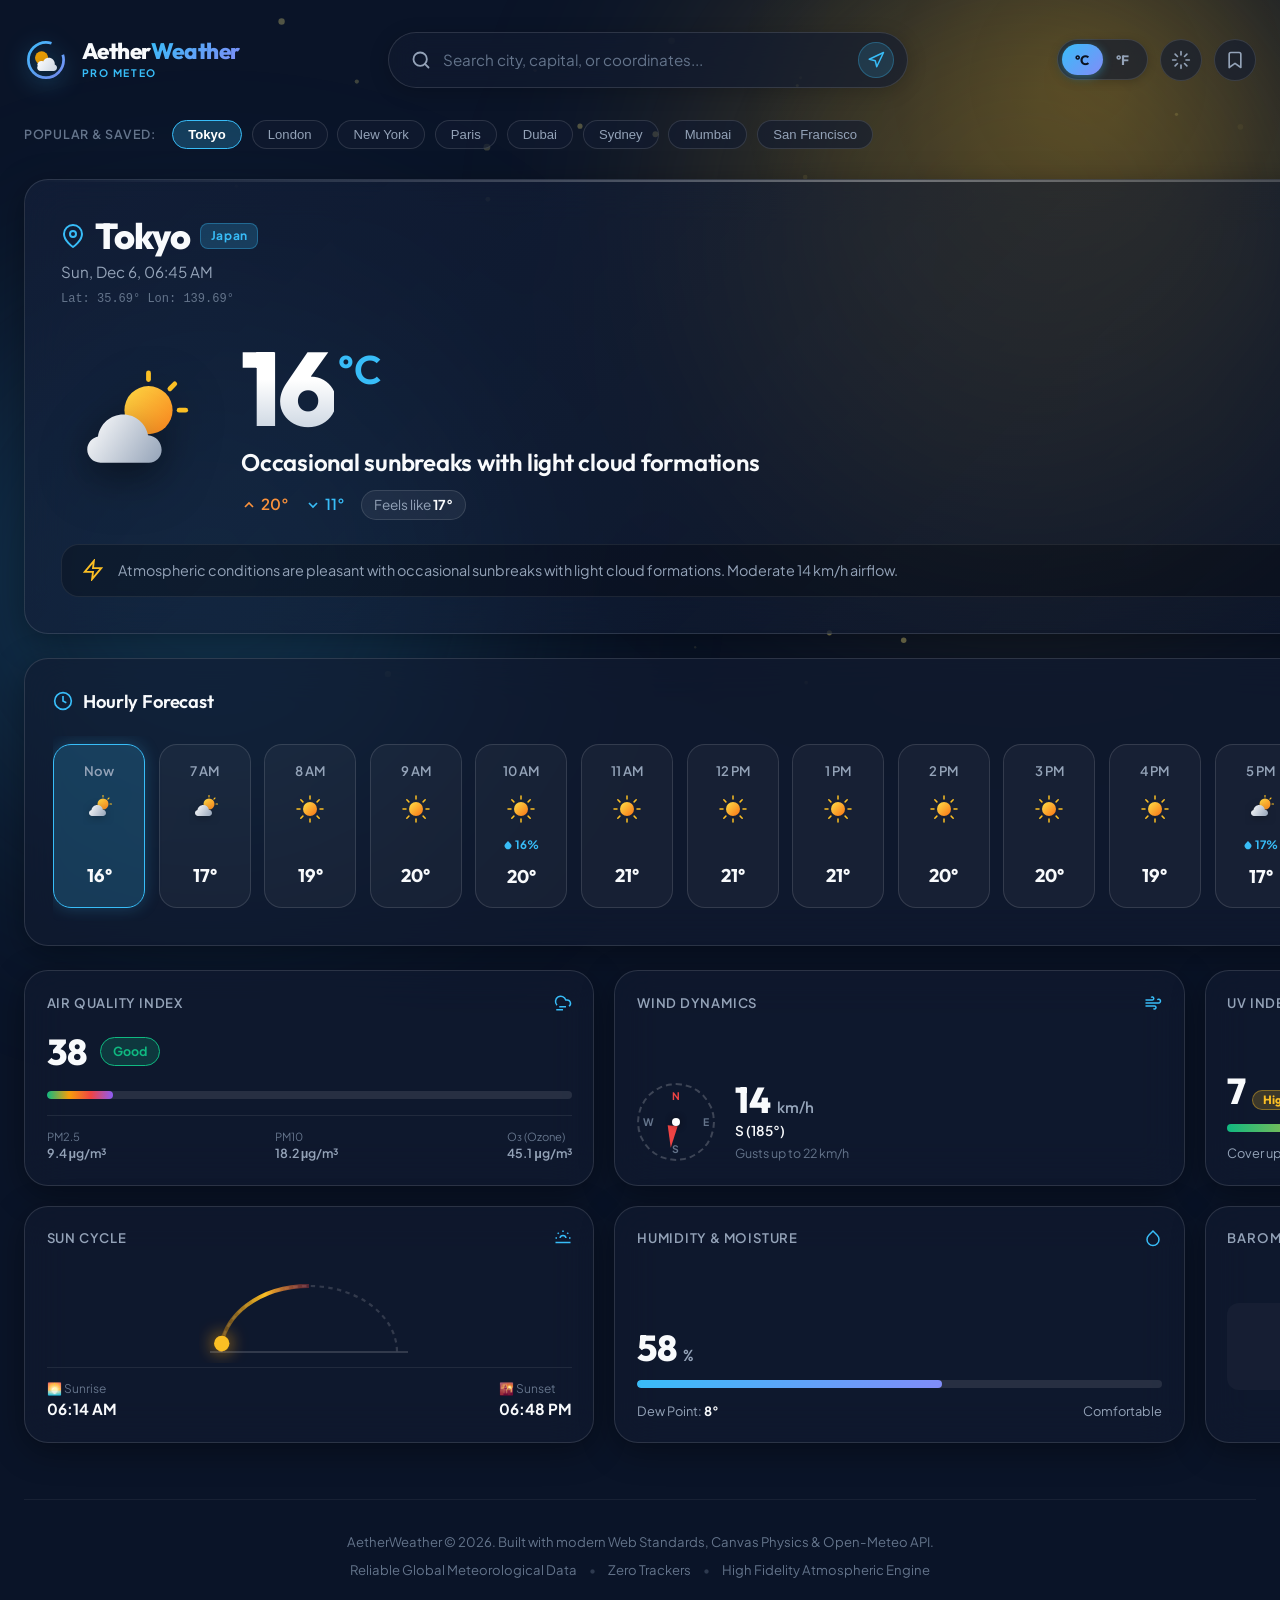
==== index.html @ 7630ee32 "satyam soni" ====
<!DOCTYPE html>
<html lang="en">
<head>
  <meta charset="UTF-8">
  <meta name="viewport" content="width=device-width, initial-scale=1.0">
  <meta name="description" content="AetherWeather - Next-generation live weather forecast web application featuring real-time atmospheric data, dynamic weather animations, interactive hourly trends, and 7-day outlook.">
  <meta name="keywords" content="weather, forecast, live weather, meteorology, temperature, radar, air quality, humidity, dynamic weather UI">
  <meta name="author" content="AetherWeather">
  <meta name="theme-color" content="#0b111e">

  <!-- Open Graph / Meta -->
  <meta property="og:type" content="website">
  <meta property="og:title" content="AetherWeather — Live Atmospheric Dashboard">
  <meta property="og:description" content="Experience real-time weather forecasts with fluid ambient atmospheric animations and hyper-detailed meteorological insights.">

  <title>AetherWeather — Atmospheric Forecast & Insights</title>

  <!-- Google Fonts: Plus Jakarta Sans & Outfit -->
  <link rel="preconnect" href="https://fonts.googleapis.com">
  <link rel="preconnect" href="https://fonts.gstatic.com" crossorigin>
  <link href="https://fonts.googleapis.com/css2?family=Outfit:wght@300;400;500;600;700;800&family=Plus+Jakarta+Sans:wght@300;400;500;600;700&display=swap" rel="stylesheet">

  <link rel="stylesheet" href="css/style.css">
  <link rel="icon" href="data:image/svg+xml,<svg xmlns=%22http://www.w3.org/2000/svg%22 viewBox=%220 0 100 100%22><text y=%22.9em%22 font-size=%2290%22>🌤️</text></svg>">
</head>
<body class="theme-clear-day">
  <!-- Dynamic Canvas for Weather Background Animations (Rain, Snow, Stars, Glow) -->
  <canvas id="weather-canvas" class="ambient-canvas" aria-hidden="true"></canvas>

  <!-- Ambient Gradient Aura Layers -->
  <div class="ambient-glow glow-1" aria-hidden="true"></div>
  <div class="ambient-glow glow-2" aria-hidden="true"></div>

  <!-- Main Application Wrapper -->
  <div class="app-layout">
    
    <!-- Top Navigation & Header -->
    <header class="app-header">
      <div class="brand-container">
        <div class="brand-logo" id="brand-logo">
          <svg class="logo-icon" viewBox="0 0 40 40" fill="none" xmlns="http://www.w3.org/2000/svg" aria-label="AetherWeather Logo">
            <circle cx="20" cy="20" r="16" stroke="url(#logo-grad)" stroke-width="2.5" stroke-dasharray="80 15"/>
            <circle cx="16" cy="18" r="6" fill="#FFAA00" opacity="0.9"/>
            <path d="M12 25C12 22.8 13.8 21 16 21C16.5 21 17 21.1 17.4 21.3C18.2 19.3 20.2 18 22.5 18C25.5 18 28 20.5 28 23.5C28 23.7 28 23.9 27.9 24.1C29.1 24.5 30 25.6 30 27C30 28.7 28.7 30 27 30H15C13.3 30 12 28.7 12 27C12 26.2 12.3 25.5 12.8 25C12.3 25 12 25 12 25Z" fill="url(#cloud-grad)" filter="drop-shadow(0 2px 4px rgba(0,0,0,0.25))"/>
            <defs>
              <linearGradient id="logo-grad" x1="0" y1="0" x2="40" y2="40" gradientUnits="userSpaceOnUse">
                <stop stop-color="#38BDF8"/>
                <stop offset="1" stop-color="#818CF8"/>
              </linearGradient>
              <linearGradient id="cloud-grad" x1="12" y1="18" x2="30" y2="30" gradientUnits="userSpaceOnUse">
                <stop stop-color="#FFFFFF"/>
                <stop offset="1" stop-color="#CBD5E1"/>
              </linearGradient>
            </defs>
          </svg>
          <div class="brand-text">
            <span class="brand-title">Aether<span class="gradient-text">Weather</span></span>
            <span class="brand-badge">PRO METEO</span>
          </div>
        </div>
      </div>

      <!-- Live Search Bar with Instant Autocomplete Dropdown -->
      <div class="search-section">
        <form class="search-bar" id="search-form" role="search" onsubmit="event.preventDefault();">
          <svg class="search-icon" viewBox="0 0 24 24" fill="none" stroke="currentColor" stroke-width="2.2" stroke-linecap="round" stroke-linejoin="round">
            <circle cx="11" cy="11" r="8"></circle>
            <line x1="21" y1="21" x2="16.65" y2="16.65"></line>
          </svg>
          <input 
            type="search" 
            id="city-search-input" 
            placeholder="Search city, capital, or coordinates..." 
            autocomplete="off" 
            spellcheck="false"
            aria-label="Search city or location"
          >
          <button type="button" id="clear-search-btn" class="clear-btn" aria-label="Clear search input" style="display: none;">
            <svg viewBox="0 0 24 24" width="16" height="16" stroke="currentColor" stroke-width="2.5" fill="none">
              <line x1="18" y1="6" x2="6" y2="18"></line>
              <line x1="6" y1="6" x2="18" y2="18"></line>
            </svg>
          </button>
          <button type="button" id="geo-location-btn" class="geo-btn" title="Use current GPS location" aria-label="Use current location">
            <svg viewBox="0 0 24 24" fill="none" stroke="currentColor" stroke-width="2" stroke-linecap="round" stroke-linejoin="round">
              <polygon points="3 11 22 2 13 21 11 13 3 11"></polygon>
            </svg>
            <span class="geo-tooltip">Locate Me</span>
          </button>
        </form>

        <!-- Dropdown for Live Autocomplete Results -->
        <div id="search-dropdown" class="search-results-dropdown" style="display: none;">
          <ul id="search-results-list" role="listbox"></ul>
        </div>
      </div>

      <!-- Settings & Utilities: Unit Switcher (°C/°F), Canvas Toggle, Favorite Button -->
      <div class="header-controls">
        <!-- Metric / Imperial Toggle -->
        <div class="unit-toggle" id="unit-toggle" role="group" aria-label="Temperature unit selection">
          <button type="button" class="unit-btn active" id="unit-c-btn" data-unit="celsius" aria-pressed="true">°C</button>
          <button type="button" class="unit-btn" id="unit-f-btn" data-unit="fahrenheit" aria-pressed="false">°F</button>
        </div>

        <!-- Ambient Particle Animation Toggle -->
        <button type="button" class="icon-control-btn" id="particles-toggle-btn" title="Toggle background visual effects" aria-label="Toggle visual effects">
          <svg viewBox="0 0 24 24" fill="none" stroke="currentColor" stroke-width="2" stroke-linecap="round" stroke-linejoin="round">
            <path d="M12 2v4M12 18v4M4.93 4.93l2.83 2.83M16.24 16.24l2.83 2.83M2 12h4M18 12h4M4.93 19.07l2.83-2.83M16.24 7.76l2.83-2.83"/>
          </svg>
        </button>

        <!-- Bookmark Current Location -->
        <button type="button" class="icon-control-btn" id="bookmark-btn" title="Save this city to favorites" aria-label="Bookmark location">
          <svg id="bookmark-icon" viewBox="0 0 24 24" fill="none" stroke="currentColor" stroke-width="2" stroke-linecap="round" stroke-linejoin="round">
            <path d="M19 21l-7-5-7 5V5a2 2 0 0 1 2-2h10a2 2 0 0 1 2 2z"></path>
          </svg>
        </button>
      </div>
    </header>

    <!-- Quick Location Chips & Saved Cities Bar -->
    <nav class="quick-cities-bar" aria-label="Preset and saved locations">
      <span class="quick-cities-label">Popular & Saved:</span>
      <div class="quick-chips-scroll" id="saved-cities-container">
        <!-- Rendered dynamically via JavaScript (Tokyo, London, New York, Paris, etc. + user bookmarks) -->
      </div>
    </nav>

    <!-- Main Content Area -->
    <main class="dashboard-grid" id="main-dashboard">
      
      <!-- Primary Left Column: Hero Weather Card + Hourly Forecast -->
      <section class="primary-column">
        
        <!-- Hero Weather Showcase Card -->
        <article class="glass-card hero-weather-card" id="hero-card">
          <div class="card-ambient-highlight"></div>
          
          <div class="hero-top-row">
            <div class="location-details">
              <div class="location-header">
                <svg class="pin-icon" viewBox="0 0 24 24" fill="none" stroke="currentColor" stroke-width="2" stroke-linecap="round" stroke-linejoin="round">
                  <path d="M21 10c0 7-9 13-9 13s-9-6-9-13a9 9 0 0 1 18 0z"></path>
                  <circle cx="12" cy="10" r="3"></circle>
                </svg>
                <h1 class="city-name" id="city-name">Loading weather...</h1>
                <span class="country-badge" id="country-badge">--</span>
              </div>
              <p class="current-date-time" id="live-datetime">Updated just now</p>
              <div class="coords-tag" id="coords-tag">Lat: -- Lon: --</div>
            </div>

            <div class="live-condition-badge" id="weather-badge">
              <span class="pulse-dot"></span>
              <span id="condition-tag">Clear Sky</span>
            </div>
          </div>

          <div class="hero-center-row">
            <!-- Animated SVG Weather Illustration -->
            <div class="hero-icon-wrapper" id="hero-icon-container">
              <!-- Animated SVG inserted dynamically -->
              <div class="weather-icon-placeholder">☀️</div>
            </div>

            <!-- Main Temperature Readout -->
            <div class="temp-readout-group">
              <div class="temp-display">
                <span class="temperature-number" id="current-temp">--</span>
                <span class="temperature-symbol" id="temp-unit-display">°C</span>
              </div>
              <div class="temp-meta">
                <p class="weather-condition-text" id="weather-condition-desc">Sunny & Pleasant</p>
                <div class="temp-extremes">
                  <span class="extreme-item high" title="Today's high">
                    <svg viewBox="0 0 24 24" width="16" height="16" stroke="currentColor" fill="none" stroke-width="2.5"><polyline points="18 15 12 9 6 15"></polyline></svg>
                    <span id="today-high">--°</span>
                  </span>
                  <span class="extreme-item low" title="Today's low">
                    <svg viewBox="0 0 24 24" width="16" height="16" stroke="currentColor" fill="none" stroke-width="2.5"><polyline points="6 9 12 15 18 9"></polyline></svg>
                    <span id="today-low">--°</span>
                  </span>
                  <span class="feels-like-pill">Feels like <strong id="feels-like-temp">--°</strong></span>
                </div>
              </div>
            </div>
          </div>

          <div class="hero-summary-footer">
            <svg class="summary-spark-icon" viewBox="0 0 24 24" fill="none" stroke="currentColor" stroke-width="2">
              <polygon points="13 2 3 14 12 14 11 22 21 10 12 10 13 2"></polygon>
            </svg>
            <p class="hero-summary-text" id="ai-weather-summary">
              Atmospheric conditions are stable. Humidity is moderate with excellent visibility throughout the day.
            </p>
          </div>
        </article>

        <!-- Hourly Forecast Slider & Trend Ribbon -->
        <article class="glass-card hourly-forecast-card">
          <div class="section-header">
            <div class="section-title-wrap">
              <svg viewBox="0 0 24 24" width="20" height="20" fill="none" stroke="currentColor" stroke-width="2"><circle cx="12" cy="12" r="10"></circle><polyline points="12 6 12 12 16 14"></polyline></svg>
              <h2>Hourly Forecast</h2>
            </div>
            <span class="badge-subtle">Next 24 Hours</span>
          </div>

          <div class="hourly-scroll-container" id="hourly-forecast-list" tabindex="0" aria-label="Hourly weather forecast scroll list">
            <!-- Populated via JavaScript -->
            <div class="loading-shimmer-card"></div>
            <div class="loading-shimmer-card"></div>
            <div class="loading-shimmer-card"></div>
            <div class="loading-shimmer-card"></div>
            <div class="loading-shimmer-card"></div>
            <div class="loading-shimmer-card"></div>
          </div>
        </article>

        <!-- Meteorological Details & Highlights Grid -->
        <div class="metrics-grid">
          
          <!-- Air Quality Index (AQI) -->
          <article class="glass-card metric-card aqi-card">
            <div class="metric-top">
              <span class="metric-label">Air Quality Index</span>
              <svg viewBox="0 0 24 24" width="18" height="18" fill="none" stroke="currentColor" stroke-width="2"><path d="M4 14.899A7 7 0 1 1 15.71 8h1.79a4.5 4.5 0 0 1 2.5 8.242"></path><path d="M16 17H7"></path><path d="M12 21H3"></path></svg>
            </div>
            <div class="metric-body">
              <div class="aqi-score-container">
                <span class="aqi-number" id="aqi-val">--</span>
                <span class="aqi-status-badge" id="aqi-status">Good</span>
              </div>
              <!-- AQI Visual Bar Meter -->
              <div class="aqi-meter-bar" aria-hidden="true">
                <div class="aqi-meter-fill" id="aqi-meter-fill" style="width: 25%;"></div>
              </div>
              <div class="aqi-pollutants-row">
                <div class="pollutant-item">
                  <span class="p-name">PM2.5</span>
                  <span class="p-val" id="pm25-val">-- μg/m³</span>
                </div>
                <div class="pollutant-item">
                  <span class="p-name">PM10</span>
                  <span class="p-val" id="pm10-val">-- μg/m³</span>
                </div>
                <div class="pollutant-item">
                  <span class="p-name">O₃ (Ozone)</span>
                  <span class="p-val" id="o3-val">-- μg/m³</span>
                </div>
              </div>
            </div>
          </article>

          <!-- Wind Speed & Direction Compass -->
          <article class="glass-card metric-card wind-card">
            <div class="metric-top">
              <span class="metric-label">Wind Dynamics</span>
              <svg viewBox="0 0 24 24" width="18" height="18" fill="none" stroke="currentColor" stroke-width="2"><path d="M9.59 4.59A2 2 0 1 1 11 8H2m10.59 11.41A2 2 0 1 0 14 16H2m15.73-8.27A2.5 2.5 0 1 1 19.5 12H2"></path></svg>
            </div>
            <div class="wind-body">
              <div class="compass-visual" aria-hidden="true">
                <div class="compass-dial">
                  <span class="compass-dir north">N</span>
                  <span class="compass-dir east">E</span>
                  <span class="compass-dir south">S</span>
                  <span class="compass-dir west">W</span>
                  <div class="compass-needle" id="wind-needle">
                    <div class="needle-pointer"></div>
                  </div>
                  <div class="compass-center-dot"></div>
                </div>
              </div>
              <div class="wind-info">
                <div class="metric-big-val">
                  <span id="wind-speed">--</span>
                  <span class="metric-sub-unit" id="wind-unit">km/h</span>
                </div>
                <p class="wind-dir-desc" id="wind-direction-text">Direction: --</p>
                <p class="wind-gust-desc">Gusts up to <span id="wind-gusts">--</span></p>
              </div>
            </div>
          </article>

          <!-- UV Index Card -->
          <article class="glass-card metric-card uv-card">
            <div class="metric-top">
              <span class="metric-label">UV Index</span>
              <svg viewBox="0 0 24 24" width="18" height="18" fill="none" stroke="currentColor" stroke-width="2"><circle cx="12" cy="12" r="5"></circle><line x1="12" y1="1" x2="12" y2="3"></line><line x1="12" y1="21" x2="12" y2="23"></line><line x1="4.22" y1="4.22" x2="5.64" y2="5.64"></line><line x1="18.36" y1="18.36" x2="19.78" y2="19.78"></line><line x1="1" y1="12" x2="3" y2="12"></line><line x1="21" y1="12" x2="23" y2="12"></line><line x1="4.22" y1="19.78" x2="5.64" y2="18.36"></line><line x1="18.36" y1="5.64" x2="19.78" y2="4.22"></line></svg>
            </div>
            <div class="metric-body">
              <div class="metric-big-val">
                <span id="uv-index-val">--</span>
                <span class="uv-tier-badge" id="uv-tier">Moderate</span>
              </div>
              <!-- Arc gauge or gradient line for UV -->
              <div class="uv-gauge-track">
                <div class="uv-gauge-thumb" id="uv-thumb" style="left: 30%;"></div>
              </div>
              <p class="metric-advice" id="uv-advice">Wear SPF 30+ sunglasses during midday.</p>
            </div>
          </article>

          <!-- Sunrise & Sunset Solar Arc -->
          <article class="glass-card metric-card sun-card">
            <div class="metric-top">
              <span class="metric-label">Sun Cycle</span>
              <svg viewBox="0 0 24 24" width="18" height="18" fill="none" stroke="currentColor" stroke-width="2"><path d="M12 2v2"></path><path d="m4.93 4.93 1.41 1.41"></path><path d="M20 12h2"></path><path d="m19.07 4.93-1.41 1.41"></path><path d="M15.95 12A4 4 0 0 0 8.05 12"></path><path d="M2 12h2"></path><path d="M2 18h20"></path></svg>
            </div>
            <div class="sun-body">
              <div class="sun-arc-container">
                <svg class="sun-arc-svg" viewBox="0 0 200 90">
                  <defs>
                    <linearGradient id="sun-arc-grad" x1="0" y1="0" x2="1" y2="0">
                      <stop offset="0%" stop-color="#F59E0B" stop-opacity="0.3"/>
                      <stop offset="50%" stop-color="#FBBF24"/>
                      <stop offset="100%" stop-color="#EF4444" stop-opacity="0.3"/>
                    </linearGradient>
                  </defs>
                  <path d="M 20 80 A 80 60 0 0 1 180 80" fill="none" stroke="rgba(255,255,255,0.15)" stroke-width="2" stroke-dasharray="4 4"/>
                  <path id="sun-path-passed" d="M 20 80 A 80 60 0 0 1 100 20" fill="none" stroke="url(#sun-arc-grad)" stroke-width="3.5"/>
                  <circle id="sun-arc-orb" cx="100" cy="20" r="7" fill="#FBBF24" filter="drop-shadow(0 0 8px #F59E0B)"/>
                  <line x1="10" y1="80" x2="190" y2="80" stroke="rgba(255,255,255,0.2)" stroke-width="1.5"/>
                </svg>
              </div>
              <div class="sun-times-row">
                <div class="sun-event">
                  <span class="event-tag">🌅 Sunrise</span>
                  <span class="event-time" id="sunrise-time">--:--</span>
                </div>
                <div class="sun-event">
                  <span class="event-tag">🌇 Sunset</span>
                  <span class="event-time" id="sunset-time">--:--</span>
                </div>
              </div>
            </div>
          </article>

          <!-- Humidity & Dew Point -->
          <article class="glass-card metric-card humidity-card">
            <div class="metric-top">
              <span class="metric-label">Humidity & Moisture</span>
              <svg viewBox="0 0 24 24" width="18" height="18" fill="none" stroke="currentColor" stroke-width="2"><path d="M12 2.69l5.66 5.66a8 8 0 1 1-11.31 0z"></path></svg>
            </div>
            <div class="metric-body">
              <div class="metric-big-val">
                <span id="humidity-val">--</span><span class="metric-sub-unit">%</span>
              </div>
              <div class="custom-progress-track">
                <div class="progress-bar-fill" id="humidity-bar" style="width: 50%;"></div>
              </div>
              <div class="sub-stat-row">
                <span>Dew Point: <strong id="dew-point-val">--°</strong></span>
                <span id="humidity-desc">Comfortable</span>
              </div>
            </div>
          </article>

          <!-- Pressure & Visibility -->
          <article class="glass-card metric-card pressure-card">
            <div class="metric-top">
              <span class="metric-label">Barometer & Optics</span>
              <svg viewBox="0 0 24 24" width="18" height="18" fill="none" stroke="currentColor" stroke-width="2"><circle cx="12" cy="12" r="10"></circle><path d="m14 14-4-4"></path><path d="m10 14 4-4"></path></svg>
            </div>
            <div class="barometer-body">
              <div class="dual-metric">
                <div class="sub-metric">
                  <span class="sub-metric-title">Pressure</span>
                  <span class="sub-metric-num" id="pressure-val">--</span>
                  <span class="sub-metric-unit">hPa</span>
                </div>
                <div class="sub-metric-divider"></div>
                <div class="sub-metric">
                  <span class="sub-metric-title">Cloud Cover</span>
                  <span class="sub-metric-num" id="cloud-cover-val">--</span>
                  <span class="sub-metric-unit">%</span>
                </div>
              </div>
              <p class="baro-trend" id="baro-trend-text">Atmospheric pressure is steady.</p>
            </div>
          </article>

        </div>
      </section>

      <!-- Secondary Right Column: 7-Day Forecast & Moon Phase -->
      <aside class="secondary-column">
        
        <!-- 7-Day Outlook Card -->
        <article class="glass-card weekly-forecast-card">
          <div class="section-header">
            <div class="section-title-wrap">
              <svg viewBox="0 0 24 24" width="20" height="20" fill="none" stroke="currentColor" stroke-width="2"><rect x="3" y="4" width="18" height="18" rx="2" ry="2"></rect><line x1="16" y1="2" x2="16" y2="6"></line><line x1="8" y1="2" x2="8" y2="6"></line><line x1="3" y1="10" x2="21" y2="10"></line></svg>
              <h2>7-Day Outlook</h2>
            </div>
            <span class="badge-subtle">Weekly Forecast</span>
          </div>

          <div class="weekly-forecast-list" id="weekly-forecast-list">
            <!-- Populated via JS -->
            <div class="loading-shimmer-row"></div>
            <div class="loading-shimmer-row"></div>
            <div class="loading-shimmer-row"></div>
            <div class="loading-shimmer-row"></div>
            <div class="loading-shimmer-row"></div>
            <div class="loading-shimmer-row"></div>
            <div class="loading-shimmer-row"></div>
          </div>
        </article>

        <!-- Moon Phase & Celestial Card -->
        <article class="glass-card moon-card">
          <div class="section-header">
            <div class="section-title-wrap">
              <svg viewBox="0 0 24 24" width="20" height="20" fill="none" stroke="currentColor" stroke-width="2"><path d="M12 3a6 6 0 0 0 9 9 9 9 0 1 1-9-9Z"></path></svg>
              <h2>Lunar Phase</h2>
            </div>
            <span class="badge-subtle" id="moon-phase-name">Waxing Gibbous</span>
          </div>

          <div class="moon-display-wrap">
            <div class="moon-sphere-graphic" id="moon-sphere" aria-label="Moon phase visual representation">
              <div class="moon-crater c1"></div>
              <div class="moon-crater c2"></div>
              <div class="moon-crater c3"></div>
              <div class="moon-shadow" id="moon-shadow-overlay"></div>
            </div>
            <div class="moon-meta">
              <div class="moon-stat">
                <span class="m-label">Illumination</span>
                <span class="m-val" id="moon-illumination">82%</span>
              </div>
              <div class="moon-stat">
                <span class="m-label">Next Full Moon</span>
                <span class="m-val" id="next-full-moon">In 4 days</span>
              </div>
            </div>
          </div>
        </article>

        <!-- Weather Alerts & Clothing Advisory Card -->
        <article class="glass-card advisory-card">
          <div class="section-header">
            <div class="section-title-wrap">
              <svg viewBox="0 0 24 24" width="20" height="20" fill="none" stroke="currentColor" stroke-width="2"><path d="M12 9v2m0 4h.01m-6.938 4h13.856c1.54 0 2.502-1.667 1.732-3L13.732 4c-.77-1.333-2.694-1.333-3.464 0L3.34 16c-.77 1.333.192 3 1.732 3z"></path></svg>
              <h2>Smart Advisory</h2>
            </div>
          </div>
          <div class="advisory-content">
            <div class="advisory-pill" id="advisory-attire">
              <span class="advisory-icon">🧥</span>
              <div class="advisory-text">
                <strong>Outfit Recommendation</strong>
                <p id="attire-text">Light jacket recommended for the cooler evening breeze.</p>
              </div>
            </div>
            <div class="advisory-pill" id="advisory-activity">
              <span class="advisory-icon">🏃‍♂️</span>
              <div class="advisory-text">
                <strong>Outdoor Activities</strong>
                <p id="activity-text">Great conditions for jogging and cycling outside today.</p>
              </div>
            </div>
          </div>
        </article>

      </aside>

    </main>

    <!-- Global Error / Offline Toast Banner -->
    <div id="toast-notification" class="toast-notification" role="status" aria-live="polite" style="display: none;">
      <span class="toast-icon">ℹ️</span>
      <span class="toast-message" id="toast-text">Weather data updated</span>
      <button class="toast-close" id="toast-close-btn" aria-label="Close notification">&times;</button>
    </div>

    <!-- Footer -->
    <footer class="app-footer">
      <div class="footer-content">
        <p>AetherWeather &copy; 2026. Built with modern Web Standards, Canvas Physics &amp; Open-Meteo API.</p>
        <div class="footer-links">
          <span>Reliable Global Meteorological Data</span>
          <span class="footer-dot">&bull;</span>
          <span>Zero Trackers</span>
          <span class="footer-dot">&bull;</span>
          <span>High Fidelity Atmospheric Engine</span>
        </div>
      </div>
    </footer>

  </div>

  <!-- Scripts -->
  <script src="js/api.js"></script>
  <script src="js/canvas-effects.js"></script>
  <script src="js/app.js"></script>
</body>
</html>
---- css/style.css ----
/* ==========================================================================
   AetherWeather — Next-Generation Atmospheric Design System
   Modern Glassmorphism, Dynamic Gradients, Keyframe Micro-animations & Responsive Grid
   ========================================================================== */

/* --- CSS Variables & Theme Foundations --- */
:root {
  /* Color Palette - Vibrant Dark Mode Base */
  --bg-primary: #070c18;
  --bg-secondary: #0d1527;
  --surface-glass: rgba(18, 27, 49, 0.65);
  --surface-glass-hover: rgba(26, 38, 68, 0.8);
  --surface-glass-card: rgba(15, 23, 42, 0.6);
  --surface-glass-modal: rgba(11, 18, 33, 0.95);
  
  --border-glass: rgba(255, 255, 255, 0.12);
  --border-glass-bright: rgba(255, 255, 255, 0.28);
  --border-accent: rgba(56, 189, 248, 0.35);

  --text-main: #f8fafc;
  --text-secondary: #94a3b8;
  --text-muted: #64748b;
  --text-accent: #38bdf8;

  /* Weather Accents */
  --accent-sun: #fbbf24;
  --accent-rain: #38bdf8;
  --accent-thunder: #a855f7;
  --accent-snow: #e0f2fe;
  --accent-cloud: #94a3b8;
  --accent-good: #10b981;
  --accent-warn: #f59e0b;
  --accent-danger: #ef4444;

  /* Glows & Gradients */
  --aura-1: rgba(56, 189, 248, 0.18);
  --aura-2: rgba(99, 102, 241, 0.16);
  --grad-hero: linear-gradient(135deg, rgba(255, 255, 255, 0.08) 0%, rgba(255, 255, 255, 0.02) 100%);
  --grad-accent: linear-gradient(135deg, #38bdf8 0%, #818cf8 100%);
  --grad-sun: linear-gradient(135deg, #fbbf24 0%, #f97316 100%);
  --grad-temp-range: linear-gradient(90deg, #38bdf8, #fbbf24, #f97316);

  /* Shadows */
  --shadow-glass: 0 8px 32px 0 rgba(0, 0, 0, 0.37);
  --shadow-card: 0 12px 28px -6px rgba(0, 0, 0, 0.45);
  --shadow-glow: 0 0 25px rgba(56, 189, 248, 0.25);
  --shadow-sun-glow: 0 0 35px rgba(251, 191, 36, 0.4);

  /* Layout & Sizing */
  --radius-xl: 24px;
  --radius-lg: 18px;
  --radius-md: 12px;
  --radius-sm: 8px;
  --radius-full: 9999px;
  --transition-smooth: all 0.35s cubic-bezier(0.4, 0, 0.2, 1);
  --transition-fast: all 0.15s ease-out;

  /* Typography */
  --font-family-headings: 'Outfit', -apple-system, BlinkMacSystemFont, 'Segoe UI', Roboto, sans-serif;
  --font-family-body: 'Plus Jakarta Sans', -apple-system, BlinkMacSystemFont, 'Segoe UI', Roboto, sans-serif;
}

/* Dynamic Weather Mode Backgrounds */
body.theme-clear-day {
  --bg-primary: #0a1428;
  --bg-secondary: #0f2245;
  --aura-1: rgba(251, 191, 36, 0.22);
  --aura-2: rgba(56, 189, 248, 0.2);
}

body.theme-clear-night {
  --bg-primary: #040813;
  --bg-secondary: #0a1124;
  --aura-1: rgba(129, 140, 248, 0.18);
  --aura-2: rgba(99, 102, 241, 0.14);
}

body.theme-rain {
  --bg-primary: #08111e;
  --bg-secondary: #0f1c30;
  --aura-1: rgba(56, 189, 248, 0.22);
  --aura-2: rgba(71, 85, 105, 0.25);
}

body.theme-thunder {
  --bg-primary: #070914;
  --bg-secondary: #121029;
  --aura-1: rgba(168, 85, 247, 0.28);
  --aura-2: rgba(56, 189, 248, 0.2);
}

body.theme-snow {
  --bg-primary: #0b1528;
  --bg-secondary: #142442;
  --aura-1: rgba(224, 242, 254, 0.2);
  --aura-2: rgba(186, 230, 253, 0.18);
}

body.theme-cloudy {
  --bg-primary: #0a1220;
  --bg-secondary: #151e30;
  --aura-1: rgba(148, 163, 184, 0.18);
  --aura-2: rgba(56, 189, 248, 0.14);
}

/* --- Global Reset & Base Styling --- */
*, *::before, *::after {
  box-sizing: border-box;
  margin: 0;
  padding: 0;
}

html {
  font-size: 16px;
  scroll-behavior: smooth;
  -webkit-font-smoothing: antialiased;
  -moz-osx-font-smoothing: grayscale;
}

body {
  font-family: var(--font-family-body);
  background-color: var(--bg-primary);
  color: var(--text-main);
  min-height: 100vh;
  position: relative;
  overflow-x: hidden;
  transition: background-color 0.8s ease, color 0.4s ease;
  line-height: 1.5;
}

/* Fullscreen Background Canvas for Particles (Rain, Snow, Stars) */
.ambient-canvas {
  position: fixed;
  top: 0;
  left: 0;
  width: 100vw;
  height: 100vh;
  pointer-events: none;
  z-index: 0;
  transition: opacity 0.5s ease;
}

/* Atmospheric Glow Blobs */
.ambient-glow {
  position: fixed;
  border-radius: 50%;
  filter: blur(120px);
  pointer-events: none;
  z-index: 1;
  transition: all 1s ease;
}

.glow-1 {
  width: 50vw;
  height: 50vw;
  max-width: 650px;
  max-height: 650px;
  top: -10%;
  right: -5%;
  background: var(--aura-1);
  animation: floatGlow1 20s infinite alternate ease-in-out;
}

.glow-2 {
  width: 45vw;
  height: 45vw;
  max-width: 550px;
  max-height: 550px;
  bottom: 5%;
  left: -5%;
  background: var(--aura-2);
  animation: floatGlow2 24s infinite alternate ease-in-out;
}

@keyframes floatGlow1 {
  0% { transform: translate(0, 0) scale(1); }
  50% { transform: translate(-40px, 30px) scale(1.08); }
  100% { transform: translate(20px, -20px) scale(0.95); }
}

@keyframes floatGlow2 {
  0% { transform: translate(0, 0) scale(0.96); }
  50% { transform: translate(30px, -40px) scale(1.05); }
  100% { transform: translate(-20px, 20px) scale(1); }
}

/* App Main Layout Container */
.app-layout {
  position: relative;
  z-index: 2;
  max-width: 1400px;
  margin: 0 auto;
  padding: 1.5rem 1.5rem 3rem 1.5rem;
  display: flex;
  flex-direction: column;
  gap: 1.5rem;
}

/* --- Glassmorphic Common Card Design --- */
.glass-card {
  background: var(--surface-glass);
  backdrop-filter: blur(20px);
  -webkit-backdrop-filter: blur(20px);
  border: 1px solid var(--border-glass);
  border-radius: var(--radius-xl);
  box-shadow: var(--shadow-glass);
  padding: 1.75rem;
  position: relative;
  overflow: hidden;
  transition: var(--transition-smooth);
}

.glass-card:hover {
  border-color: var(--border-glass-bright);
  box-shadow: var(--shadow-card), 0 0 20px rgba(255, 255, 255, 0.05);
}

/* Card Subtle Top Highlight */
.card-ambient-highlight {
  position: absolute;
  top: 0;
  left: 0;
  right: 0;
  height: 2px;
  background: linear-gradient(90deg, transparent, rgba(255, 255, 255, 0.35), transparent);
}

/* Section Header Typography */
.section-header {
  display: flex;
  justify-content: space-between;
  align-items: center;
  margin-bottom: 1.25rem;
}

.section-title-wrap {
  display: flex;
  align-items: center;
  gap: 0.65rem;
  color: var(--text-main);
}

.section-title-wrap svg {
  color: var(--text-accent);
}

.section-title-wrap h2 {
  font-family: var(--font-family-headings);
  font-size: 1.15rem;
  font-weight: 600;
  letter-spacing: -0.01em;
}

.badge-subtle {
  font-size: 0.75rem;
  font-weight: 600;
  padding: 0.3rem 0.75rem;
  border-radius: var(--radius-full);
  background: rgba(255, 255, 255, 0.07);
  border: 1px solid var(--border-glass);
  color: var(--text-secondary);
  text-transform: uppercase;
  letter-spacing: 0.05em;
}

/* Gradient Text Effect */
.gradient-text {
  background: var(--grad-accent);
  -webkit-background-clip: text;
  -webkit-text-fill-color: transparent;
}

/* --- Header & Navigation Bar --- */
.app-header {
  display: flex;
  align-items: center;
  justify-content: space-between;
  gap: 1.5rem;
  flex-wrap: wrap;
  padding: 0.5rem 0;
}

.brand-container {
  display: flex;
  align-items: center;
}

.brand-logo {
  display: flex;
  align-items: center;
  gap: 0.85rem;
  cursor: pointer;
  user-select: none;
}

.logo-icon {
  width: 44px;
  height: 44px;
  filter: drop-shadow(0 4px 12px rgba(56, 189, 248, 0.35));
  animation: logoFloat 6s ease-in-out infinite;
}

@keyframes logoFloat {
  0%, 100% { transform: translateY(0); }
  50% { transform: translateY(-3px); }
}

.brand-text {
  display: flex;
  flex-direction: column;
}

.brand-title {
  font-family: var(--font-family-headings);
  font-size: 1.4rem;
  font-weight: 800;
  letter-spacing: -0.02em;
  line-height: 1.1;
}

.brand-badge {
  font-size: 0.65rem;
  font-weight: 700;
  letter-spacing: 0.15em;
  color: var(--text-accent);
  text-transform: uppercase;
  margin-top: 2px;
}

/* --- Search Bar & Autocomplete --- */
.search-section {
  flex: 1;
  max-width: 520px;
  position: relative;
  min-width: 280px;
}

.search-bar {
  display: flex;
  align-items: center;
  background: var(--surface-glass);
  backdrop-filter: blur(16px);
  -webkit-backdrop-filter: blur(16px);
  border: 1px solid var(--border-glass);
  border-radius: var(--radius-full);
  padding: 0.55rem 0.85rem;
  transition: var(--transition-smooth);
  box-shadow: 0 4px 20px rgba(0, 0, 0, 0.2);
}

.search-bar:focus-within {
  border-color: var(--text-accent);
  box-shadow: 0 0 0 3px rgba(56, 189, 248, 0.2), 0 8px 24px rgba(0, 0, 0, 0.35);
  background: rgba(20, 31, 56, 0.85);
}

.search-icon {
  width: 20px;
  height: 20px;
  color: var(--text-secondary);
  margin-left: 0.5rem;
  margin-right: 0.75rem;
  flex-shrink: 0;
  transition: color 0.2s ease;
}

.search-bar:focus-within .search-icon {
  color: var(--text-accent);
}

#city-search-input {
  flex: 1;
  background: transparent;
  border: none;
  outline: none;
  font-family: var(--font-family-body);
  font-size: 0.95rem;
  color: var(--text-main);
  padding: 0.35rem 0;
}

#city-search-input::placeholder {
  color: var(--text-muted);
}

/* Clear Button */
.clear-btn {
  background: transparent;
  border: none;
  color: var(--text-muted);
  cursor: pointer;
  padding: 0.3rem;
  margin-right: 0.35rem;
  border-radius: 50%;
  display: flex;
  align-items: center;
  justify-content: center;
  transition: var(--transition-fast);
}

.clear-btn:hover {
  color: var(--text-main);
  background: rgba(255, 255, 255, 0.1);
}

/* Geo-Location GPS Button */
.geo-btn {
  background: rgba(56, 189, 248, 0.15);
  border: 1px solid rgba(56, 189, 248, 0.3);
  color: var(--text-accent);
  width: 36px;
  height: 36px;
  border-radius: 50%;
  display: flex;
  align-items: center;
  justify-content: center;
  cursor: pointer;
  transition: var(--transition-smooth);
  position: relative;
  flex-shrink: 0;
}

.geo-btn svg {
  width: 18px;
  height: 18px;
  transition: transform 0.3s ease;
}

.geo-btn:hover {
  background: var(--text-accent);
  color: #0b111e;
  transform: rotate(15deg) scale(1.05);
  box-shadow: 0 0 16px rgba(56, 189, 248, 0.5);
}

.geo-btn:active {
  transform: scale(0.95);
}

/* Tooltip */
.geo-tooltip {
  position: absolute;
  bottom: -32px;
  left: 50%;
  transform: translateX(-50%) translateY(5px);
  background: #0f172a;
  color: #f8fafc;
  font-size: 0.7rem;
  font-weight: 500;
  padding: 0.25rem 0.6rem;
  border-radius: var(--radius-sm);
  white-space: nowrap;
  pointer-events: none;
  opacity: 0;
  border: 1px solid var(--border-glass);
  transition: var(--transition-fast);
  z-index: 100;
}

.geo-btn:hover .geo-tooltip {
  opacity: 1;
  transform: translateX(-50%) translateY(0);
}

/* Autocomplete Dropdown List */
.search-results-dropdown {
  position: absolute;
  top: calc(100% + 8px);
  left: 0;
  right: 0;
  background: var(--surface-glass-modal);
  backdrop-filter: blur(28px);
  -webkit-backdrop-filter: blur(28px);
  border: 1px solid var(--border-glass-bright);
  border-radius: var(--radius-lg);
  box-shadow: 0 16px 40px rgba(0, 0, 0, 0.6);
  z-index: 1000;
  overflow: hidden;
  max-height: 380px;
  overflow-y: auto;
  animation: dropdownSlide 0.2s cubic-bezier(0.16, 1, 0.3, 1);
}

@keyframes dropdownSlide {
  from { opacity: 0; transform: translateY(-8px); }
  to { opacity: 1; transform: translateY(0); }
}

.search-results-dropdown ul {
  list-style: none;
}

.search-item {
  padding: 0.85rem 1.25rem;
  display: flex;
  align-items: center;
  justify-content: space-between;
  cursor: pointer;
  border-bottom: 1px solid rgba(255, 255, 255, 0.05);
  transition: var(--transition-fast);
}

.search-item:last-child {
  border-bottom: none;
}

.search-item:hover, .search-item.highlighted {
  background: rgba(56, 189, 248, 0.15);
}

.search-item-info {
  display: flex;
  flex-direction: column;
}

.search-item-city {
  font-weight: 600;
  font-size: 0.95rem;
  color: var(--text-main);
}

.search-item-country {
  font-size: 0.78rem;
  color: var(--text-secondary);
}

.search-item-coords {
  font-size: 0.7rem;
  color: var(--text-muted);
  font-family: monospace;
}

/* --- Header Controls (Units, Theme, Bookmarks) --- */
.header-controls {
  display: flex;
  align-items: center;
  gap: 0.75rem;
}

/* Unit Toggle Switch */
.unit-toggle {
  display: flex;
  background: var(--surface-glass);
  backdrop-filter: blur(12px);
  border: 1px solid var(--border-glass);
  border-radius: var(--radius-full);
  padding: 0.25rem;
  box-shadow: 0 2px 10px rgba(0, 0, 0, 0.2);
}

.unit-btn {
  background: transparent;
  border: none;
  color: var(--text-secondary);
  font-family: var(--font-family-headings);
  font-weight: 700;
  font-size: 0.85rem;
  padding: 0.4rem 0.85rem;
  border-radius: var(--radius-full);
  cursor: pointer;
  transition: var(--transition-fast);
}

.unit-btn.active {
  background: var(--grad-accent);
  color: #0b111e;
  box-shadow: 0 2px 10px rgba(56, 189, 248, 0.4);
}

/* Icon Buttons */
.icon-control-btn {
  background: var(--surface-glass);
  backdrop-filter: blur(12px);
  border: 1px solid var(--border-glass);
  color: var(--text-secondary);
  width: 42px;
  height: 42px;
  border-radius: 50%;
  display: flex;
  align-items: center;
  justify-content: center;
  cursor: pointer;
  transition: var(--transition-smooth);
}

.icon-control-btn svg {
  width: 20px;
  height: 20px;
  transition: transform 0.25s ease;
}

.icon-control-btn:hover {
  color: var(--text-main);
  border-color: var(--border-glass-bright);
  background: rgba(255, 255, 255, 0.12);
  transform: translateY(-2px);
}

.icon-control-btn.active {
  color: #fbbf24;
  border-color: rgba(251, 191, 36, 0.4);
}

.icon-control-btn.active svg {
  fill: #fbbf24;
}

/* --- Quick Cities / Saved Bar --- */
.quick-cities-bar {
  display: flex;
  align-items: center;
  gap: 1rem;
  overflow-x: auto;
  padding-bottom: 0.35rem;
  scrollbar-width: none;
}

.quick-cities-bar::-webkit-scrollbar {
  display: none;
}

.quick-cities-label {
  font-size: 0.78rem;
  font-weight: 600;
  text-transform: uppercase;
  letter-spacing: 0.06em;
  color: var(--text-muted);
  white-space: nowrap;
  flex-shrink: 0;
}

.quick-chips-scroll {
  display: flex;
  align-items: center;
  gap: 0.6rem;
  overflow-x: auto;
  scrollbar-width: none;
}

.city-chip {
  background: var(--surface-glass);
  border: 1px solid var(--border-glass);
  color: var(--text-secondary);
  font-size: 0.82rem;
  font-weight: 500;
  padding: 0.4rem 0.95rem;
  border-radius: var(--radius-full);
  cursor: pointer;
  white-space: nowrap;
  transition: var(--transition-fast);
  display: flex;
  align-items: center;
  gap: 0.45rem;
}

.city-chip:hover {
  background: rgba(56, 189, 248, 0.18);
  border-color: var(--text-accent);
  color: var(--text-main);
  transform: translateY(-1px);
}

.city-chip.active {
  background: rgba(56, 189, 248, 0.25);
  border-color: var(--text-accent);
  color: #fff;
  font-weight: 600;
}

.city-chip .chip-remove-btn {
  opacity: 0.6;
  font-size: 0.9rem;
  margin-left: 2px;
}

.city-chip .chip-remove-btn:hover {
  opacity: 1;
  color: var(--accent-danger);
}

/* --- Main Dashboard Grid Layout --- */
.dashboard-grid {
  display: grid;
  grid-template-columns: 1fr 380px;
  gap: 1.5rem;
  align-items: start;
}

.primary-column {
  display: flex;
  flex-direction: column;
  gap: 1.5rem;
}

.secondary-column {
  display: flex;
  flex-direction: column;
  gap: 1.5rem;
}

/* ==========================================================================
   Hero Weather Card
   ========================================================================== */
.hero-weather-card {
  background: linear-gradient(135deg, rgba(20, 32, 58, 0.7) 0%, rgba(13, 21, 39, 0.5) 100%);
  padding: 2.25rem;
  position: relative;
}

.hero-top-row {
  display: flex;
  justify-content: space-between;
  align-items: flex-start;
  flex-wrap: wrap;
  gap: 1rem;
}

.location-details {
  display: flex;
  flex-direction: column;
  gap: 0.35rem;
}

.location-header {
  display: flex;
  align-items: center;
  gap: 0.65rem;
}

.pin-icon {
  width: 24px;
  height: 24px;
  color: var(--text-accent);
}

.city-name {
  font-family: var(--font-family-headings);
  font-size: 2.25rem;
  font-weight: 800;
  letter-spacing: -0.02em;
  color: var(--text-main);
  line-height: 1.1;
}

.country-badge {
  font-size: 0.75rem;
  font-weight: 700;
  background: rgba(56, 189, 248, 0.2);
  color: var(--text-accent);
  padding: 0.2rem 0.6rem;
  border-radius: var(--radius-sm);
  border: 1px solid rgba(56, 189, 248, 0.35);
  letter-spacing: 0.05em;
}

.current-date-time {
  font-size: 0.95rem;
  color: var(--text-secondary);
}

.coords-tag {
  font-size: 0.75rem;
  color: var(--text-muted);
  font-family: monospace;
}

/* Live Condition Badge */
.live-condition-badge {
  display: inline-flex;
  align-items: center;
  gap: 0.6rem;
  background: rgba(255, 255, 255, 0.07);
  border: 1px solid var(--border-glass-bright);
  padding: 0.5rem 1rem;
  border-radius: var(--radius-full);
  font-size: 0.85rem;
  font-weight: 600;
  color: var(--text-main);
  box-shadow: 0 4px 12px rgba(0, 0, 0, 0.2);
}

.pulse-dot {
  width: 8px;
  height: 8px;
  background-color: var(--accent-good);
  border-radius: 50%;
  box-shadow: 0 0 10px var(--accent-good);
  animation: pulseBeacon 2s infinite ease-in-out;
}

@keyframes pulseBeacon {
  0%, 100% { opacity: 1; transform: scale(1); }
  50% { opacity: 0.4; transform: scale(1.3); }
}

/* Center Temperature & Main Graphic */
.hero-center-row {
  display: flex;
  align-items: center;
  gap: 2.5rem;
  margin: 2.25rem 0 1.5rem 0;
  flex-wrap: wrap;
}

.hero-icon-wrapper {
  width: 140px;
  height: 140px;
  display: flex;
  align-items: center;
  justify-content: center;
  position: relative;
  filter: drop-shadow(0 12px 24px rgba(0, 0, 0, 0.3));
}

.hero-icon-wrapper svg {
  width: 100%;
  height: 100%;
}

.weather-icon-placeholder {
  font-size: 5.5rem;
  animation: floatEmoji 4s ease-in-out infinite;
}

@keyframes floatEmoji {
  0%, 100% { transform: translateY(0); }
  50% { transform: translateY(-8px); }
}

.temp-readout-group {
  display: flex;
  flex-direction: column;
}

.temp-display {
  display: flex;
  align-items: flex-start;
  line-height: 0.85;
}

.temperature-number {
  font-family: var(--font-family-headings);
  font-size: 6.5rem;
  font-weight: 800;
  letter-spacing: -0.04em;
  background: linear-gradient(180deg, #ffffff 40%, #cbd5e1 100%);
  -webkit-background-clip: text;
  -webkit-text-fill-color: transparent;
}

.temperature-symbol {
  font-family: var(--font-family-headings);
  font-size: 2.5rem;
  font-weight: 600;
  color: var(--text-accent);
  margin-top: 0.5rem;
  margin-left: 0.25rem;
}

.temp-meta {
  display: flex;
  flex-direction: column;
  gap: 0.6rem;
  margin-top: 0.75rem;
}

.weather-condition-text {
  font-family: var(--font-family-headings);
  font-size: 1.5rem;
  font-weight: 600;
  color: var(--text-main);
  letter-spacing: -0.01em;
}

.temp-extremes {
  display: flex;
  align-items: center;
  gap: 1rem;
  flex-wrap: wrap;
}

.extreme-item {
  display: flex;
  align-items: center;
  gap: 0.25rem;
  font-weight: 600;
  font-size: 0.95rem;
}

.extreme-item.high {
  color: #fb923c;
}

.extreme-item.low {
  color: #38bdf8;
}

.feels-like-pill {
  font-size: 0.85rem;
  color: var(--text-secondary);
  background: rgba(255, 255, 255, 0.06);
  padding: 0.25rem 0.75rem;
  border-radius: var(--radius-full);
  border: 1px solid var(--border-glass);
}

.feels-like-pill strong {
  color: var(--text-main);
}

/* Hero Footer AI / Meteorology Summary */
.hero-summary-footer {
  display: flex;
  align-items: center;
  gap: 0.85rem;
  background: rgba(0, 0, 0, 0.25);
  border: 1px solid rgba(255, 255, 255, 0.08);
  border-radius: var(--radius-lg);
  padding: 0.9rem 1.25rem;
  margin-top: 0.5rem;
}

.summary-spark-icon {
  width: 22px;
  height: 22px;
  color: var(--accent-sun);
  flex-shrink: 0;
}

.hero-summary-text {
  font-size: 0.9rem;
  color: var(--text-secondary);
  line-height: 1.45;
}

/* ==========================================================================
   Hourly Forecast Ribbon
   ========================================================================== */
.hourly-forecast-card {
  padding-bottom: 1.5rem;
}

.hourly-scroll-container {
  display: flex;
  gap: 0.85rem;
  overflow-x: auto;
  padding: 0.5rem 0.25rem 0.85rem 0.25rem;
  scroll-snap-type: x mandatory;
  scroll-behavior: smooth;
  scrollbar-width: thin;
  scrollbar-color: rgba(255, 255, 255, 0.2) transparent;
}

.hourly-scroll-container::-webkit-scrollbar {
  height: 6px;
}

.hourly-scroll-container::-webkit-scrollbar-thumb {
  background: rgba(255, 255, 255, 0.2);
  border-radius: 4px;
}

.hourly-card-item {
  flex: 0 0 92px;
  scroll-snap-align: start;
  background: rgba(255, 255, 255, 0.04);
  border: 1px solid var(--border-glass);
  border-radius: var(--radius-lg);
  padding: 1rem 0.6rem;
  display: flex;
  flex-direction: column;
  align-items: center;
  gap: 0.6rem;
  transition: var(--transition-fast);
  user-select: none;
}

.hourly-card-item:hover {
  background: rgba(56, 189, 248, 0.12);
  border-color: var(--text-accent);
  transform: translateY(-3px);
  box-shadow: 0 6px 18px rgba(0, 0, 0, 0.25);
}

.hourly-card-item.current-hour {
  background: rgba(56, 189, 248, 0.2);
  border-color: var(--text-accent);
  box-shadow: 0 0 16px rgba(56, 189, 248, 0.25);
}

.hourly-time {
  font-size: 0.82rem;
  font-weight: 600;
  color: var(--text-secondary);
}

.hourly-icon {
  width: 36px;
  height: 36px;
  display: flex;
  align-items: center;
  justify-content: center;
}

.hourly-icon svg {
  width: 32px;
  height: 32px;
}

.hourly-precip {
  display: flex;
  align-items: center;
  gap: 2px;
  font-size: 0.72rem;
  font-weight: 700;
  color: var(--accent-rain);
  min-height: 16px;
}

.hourly-temp {
  font-family: var(--font-family-headings);
  font-size: 1.15rem;
  font-weight: 700;
  color: var(--text-main);
}

/* ==========================================================================
   Metrics Grid (AQI, Wind, UV, Sun, Humidity, Pressure)
   ========================================================================== */
.metrics-grid {
  display: grid;
  grid-template-columns: repeat(3, 1fr);
  gap: 1.25rem;
}

.metric-card {
  padding: 1.35rem;
  display: flex;
  flex-direction: column;
  justify-content: space-between;
}

.metric-top {
  display: flex;
  justify-content: space-between;
  align-items: center;
  margin-bottom: 0.75rem;
  color: var(--text-secondary);
}

.metric-label {
  font-size: 0.82rem;
  font-weight: 600;
  text-transform: uppercase;
  letter-spacing: 0.06em;
}

.metric-top svg {
  color: var(--text-accent);
}

.metric-big-val {
  font-family: var(--font-family-headings);
  font-size: 2.25rem;
  font-weight: 800;
  color: var(--text-main);
  line-height: 1;
  display: flex;
  align-items: baseline;
  gap: 0.35rem;
}

.metric-sub-unit {
  font-size: 1rem;
  font-weight: 500;
  color: var(--text-secondary);
}

/* Metric: Air Quality Index */
.aqi-score-container {
  display: flex;
  align-items: center;
  gap: 0.85rem;
  margin-bottom: 0.75rem;
}

.aqi-number {
  font-family: var(--font-family-headings);
  font-size: 2.25rem;
  font-weight: 800;
  color: var(--text-main);
}

.aqi-status-badge {
  font-size: 0.78rem;
  font-weight: 700;
  padding: 0.25rem 0.75rem;
  border-radius: var(--radius-full);
  background: rgba(16, 185, 129, 0.2);
  color: var(--accent-good);
  border: 1px solid rgba(16, 185, 129, 0.4);
}

.aqi-meter-bar {
  width: 100%;
  height: 8px;
  background: rgba(255, 255, 255, 0.1);
  border-radius: 4px;
  overflow: hidden;
  margin-bottom: 1rem;
  position: relative;
}

.aqi-meter-fill {
  height: 100%;
  border-radius: 4px;
  background: linear-gradient(90deg, #10b981, #f59e0b, #ef4444, #8b5cf6);
  transition: width 0.6s ease;
}

.aqi-pollutants-row {
  display: flex;
  justify-content: space-between;
  border-top: 1px solid rgba(255, 255, 255, 0.08);
  padding-top: 0.75rem;
}

.pollutant-item {
  display: flex;
  flex-direction: column;
}

.pollutant-item .p-name {
  font-size: 0.7rem;
  color: var(--text-muted);
}

.pollutant-item .p-val {
  font-size: 0.78rem;
  font-weight: 600;
  color: var(--text-secondary);
}

/* Metric: Wind Dynamics & Compass */
.wind-body {
  display: flex;
  align-items: center;
  gap: 1.25rem;
}

.compass-visual {
  width: 78px;
  height: 78px;
  border-radius: 50%;
  border: 2px dashed rgba(255, 255, 255, 0.2);
  position: relative;
  display: flex;
  align-items: center;
  justify-content: center;
  flex-shrink: 0;
}

.compass-dial {
  width: 100%;
  height: 100%;
  position: relative;
}

.compass-dir {
  position: absolute;
  font-size: 0.65rem;
  font-weight: 700;
  color: var(--text-muted);
}

.compass-dir.north { top: 3px; left: 50%; transform: translateX(-50%); color: var(--accent-danger); }
.compass-dir.east { right: 4px; top: 50%; transform: translateY(-50%); }
.compass-dir.south { bottom: 3px; left: 50%; transform: translateX(-50%); }
.compass-dir.west { left: 4px; top: 50%; transform: translateY(-50%); }

.compass-needle {
  position: absolute;
  top: 50%;
  left: 50%;
  width: 4px;
  height: 52px;
  margin-top: -26px;
  margin-left: -2px;
  transform-origin: center center;
  transition: transform 1s cubic-bezier(0.34, 1.56, 0.64, 1);
}

.needle-pointer {
  width: 0;
  height: 0;
  border-left: 5px solid transparent;
  border-right: 5px solid transparent;
  border-bottom: 22px solid #ef4444;
  margin: 0 auto;
}

.compass-center-dot {
  position: absolute;
  top: 50%;
  left: 50%;
  width: 8px;
  height: 8px;
  background: #fff;
  border-radius: 50%;
  transform: translate(-50%, -50%);
  box-shadow: 0 0 6px rgba(0, 0, 0, 0.5);
}

.wind-info {
  display: flex;
  flex-direction: column;
  gap: 0.2rem;
}

.wind-dir-desc {
  font-size: 0.85rem;
  font-weight: 600;
  color: var(--text-main);
}

.wind-gust-desc {
  font-size: 0.78rem;
  color: var(--text-muted);
}

/* Metric: UV Index */
.uv-tier-badge {
  font-size: 0.75rem;
  font-weight: 700;
  padding: 0.2rem 0.6rem;
  border-radius: var(--radius-full);
  background: rgba(251, 191, 36, 0.2);
  color: var(--accent-sun);
  border: 1px solid rgba(251, 191, 36, 0.4);
}

.uv-gauge-track {
  width: 100%;
  height: 8px;
  background: linear-gradient(90deg, #10b981, #fbbf24, #f97316, #ef4444, #8b5cf6);
  border-radius: 4px;
  margin: 0.85rem 0;
  position: relative;
}

.uv-gauge-thumb {
  position: absolute;
  top: -4px;
  width: 16px;
  height: 16px;
  background: #ffffff;
  border: 2px solid #0b111e;
  border-radius: 50%;
  transform: translateX(-50%);
  box-shadow: 0 2px 6px rgba(0, 0, 0, 0.4);
  transition: left 0.6s ease;
}

.metric-advice {
  font-size: 0.8rem;
  color: var(--text-secondary);
  line-height: 1.4;
}

/* Metric: Sun Cycle Arc */
.sun-arc-container {
  display: flex;
  justify-content: center;
  margin: 0.25rem 0;
}

.sun-arc-svg {
  width: 100%;
  max-width: 220px;
  height: auto;
}

.sun-times-row {
  display: flex;
  justify-content: space-between;
  border-top: 1px solid rgba(255, 255, 255, 0.08);
  padding-top: 0.75rem;
}

.sun-event {
  display: flex;
  flex-direction: column;
}

.event-tag {
  font-size: 0.75rem;
  color: var(--text-muted);
}

.event-time {
  font-size: 0.95rem;
  font-weight: 700;
  color: var(--text-main);
}

/* Metric: Humidity */
.custom-progress-track {
  width: 100%;
  height: 8px;
  background: rgba(255, 255, 255, 0.1);
  border-radius: 4px;
  overflow: hidden;
  margin: 0.85rem 0;
}

.progress-bar-fill {
  height: 100%;
  background: var(--grad-accent);
  border-radius: 4px;
  transition: width 0.6s ease;
}

.sub-stat-row {
  display: flex;
  justify-content: space-between;
  font-size: 0.8rem;
  color: var(--text-secondary);
}

.sub-stat-row strong {
  color: var(--text-main);
}

/* Metric: Barometer & Pressure */
.barometer-body {
  display: flex;
  flex-direction: column;
  gap: 0.75rem;
}

.dual-metric {
  display: flex;
  align-items: center;
  justify-content: space-around;
  background: rgba(255, 255, 255, 0.03);
  border-radius: var(--radius-md);
  padding: 0.75rem 0.5rem;
}

.sub-metric {
  display: flex;
  flex-direction: column;
  align-items: center;
}

.sub-metric-title {
  font-size: 0.72rem;
  color: var(--text-muted);
  text-transform: uppercase;
  margin-bottom: 2px;
}

.sub-metric-num {
  font-family: var(--font-family-headings);
  font-size: 1.45rem;
  font-weight: 700;
  color: var(--text-main);
  line-height: 1.1;
}

.sub-metric-unit {
  font-size: 0.72rem;
  color: var(--text-secondary);
}

.sub-metric-divider {
  width: 1px;
  height: 36px;
  background: rgba(255, 255, 255, 0.1);
}

.baro-trend {
  font-size: 0.8rem;
  color: var(--text-secondary);
  text-align: center;
}

/* ==========================================================================
   Secondary Column: 7-Day Forecast & Moon Phase
   ========================================================================== */
.weekly-forecast-list {
  display: flex;
  flex-direction: column;
  gap: 0.65rem;
}

.weekly-day-row {
  display: grid;
  grid-template-columns: 80px 38px 1fr 75px;
  align-items: center;
  gap: 0.75rem;
  padding: 0.65rem 0.85rem;
  border-radius: var(--radius-md);
  background: rgba(255, 255, 255, 0.03);
  border: 1px solid rgba(255, 255, 255, 0.05);
  transition: var(--transition-fast);
}

.weekly-day-row:hover {
  background: rgba(56, 189, 248, 0.1);
  border-color: rgba(56, 189, 248, 0.3);
  transform: translateX(3px);
}

.day-name {
  font-size: 0.9rem;
  font-weight: 600;
  color: var(--text-main);
}

.day-name.is-today {
  color: var(--text-accent);
}

.day-icon {
  width: 28px;
  height: 28px;
  display: flex;
  align-items: center;
  justify-content: center;
}

.day-icon svg {
  width: 26px;
  height: 26px;
}

.day-temp-bar-wrap {
  width: 100%;
  height: 6px;
  background: rgba(255, 255, 255, 0.08);
  border-radius: 3px;
  position: relative;
  overflow: hidden;
}

.day-temp-bar-fill {
  position: absolute;
  top: 0;
  height: 100%;
  background: var(--grad-temp-range);
  border-radius: 3px;
}

.day-extremes {
  display: flex;
  justify-content: flex-end;
  gap: 0.5rem;
  font-size: 0.85rem;
  font-weight: 600;
  white-space: nowrap;
}

.day-high {
  color: var(--text-main);
}

.day-low {
  color: var(--text-muted);
}

/* Moon Phase Section */
.moon-display-wrap {
  display: flex;
  align-items: center;
  gap: 1.5rem;
  padding: 0.5rem 0;
}

.moon-sphere-graphic {
  width: 80px;
  height: 80px;
  border-radius: 50%;
  background: radial-gradient(circle at 35% 35%, #e2e8f0 0%, #94a3b8 60%, #475569 100%);
  box-shadow: 0 0 20px rgba(226, 232, 240, 0.35);
  position: relative;
  overflow: hidden;
  flex-shrink: 0;
}

.moon-crater {
  position: absolute;
  background: rgba(71, 85, 105, 0.35);
  border-radius: 50%;
}

.moon-crater.c1 { width: 14px; height: 14px; top: 22px; left: 28px; }
.moon-crater.c2 { width: 10px; height: 10px; bottom: 20px; left: 35px; }
.moon-crater.c3 { width: 8px; height: 8px; top: 45px; right: 24px; }

.moon-shadow {
  position: absolute;
  top: 0;
  left: 0;
  width: 100%;
  height: 100%;
  background: rgba(11, 18, 33, 0.75);
  border-radius: 50%;
  transition: clip-path 0.5s ease;
}

.moon-meta {
  display: flex;
  flex-direction: column;
  gap: 0.65rem;
}

.moon-stat {
  display: flex;
  flex-direction: column;
}

.m-label {
  font-size: 0.75rem;
  color: var(--text-muted);
}

.m-val {
  font-size: 1rem;
  font-weight: 700;
  color: var(--text-main);
}

/* Clothing & Outdoor Advisory */
.advisory-content {
  display: flex;
  flex-direction: column;
  gap: 0.85rem;
}

.advisory-pill {
  display: flex;
  align-items: flex-start;
  gap: 0.85rem;
  background: rgba(255, 255, 255, 0.03);
  border: 1px solid rgba(255, 255, 255, 0.06);
  border-radius: var(--radius-md);
  padding: 0.85rem 1rem;
}

.advisory-icon {
  font-size: 1.5rem;
  line-height: 1;
}

.advisory-text strong {
  display: block;
  font-size: 0.85rem;
  color: var(--text-main);
  margin-bottom: 2px;
}

.advisory-text p {
  font-size: 0.78rem;
  color: var(--text-secondary);
  line-height: 1.4;
}

/* ==========================================================================
   Toast Notification & Shimmer Loaders
   ========================================================================== */
.toast-notification {
  position: fixed;
  bottom: 2rem;
  right: 2rem;
  background: var(--surface-glass-modal);
  backdrop-filter: blur(20px);
  border: 1px solid var(--border-glass-bright);
  border-radius: var(--radius-lg);
  padding: 0.85rem 1.25rem;
  display: flex;
  align-items: center;
  gap: 0.85rem;
  box-shadow: 0 12px 32px rgba(0, 0, 0, 0.5);
  z-index: 9999;
  animation: toastPop 0.3s cubic-bezier(0.16, 1, 0.3, 1);
}

@keyframes toastPop {
  from { opacity: 0; transform: translateY(20px) scale(0.95); }
  to { opacity: 1; transform: translateY(0) scale(1); }
}

.toast-message {
  font-size: 0.88rem;
  color: var(--text-main);
}

.toast-close {
  background: transparent;
  border: none;
  color: var(--text-muted);
  font-size: 1.25rem;
  cursor: pointer;
  padding: 0 0.25rem;
}

.toast-close:hover {
  color: var(--text-main);
}

/* Loading Shimmer Placeholders */
.loading-shimmer-card {
  flex: 0 0 92px;
  height: 120px;
  background: linear-gradient(90deg, rgba(255,255,255,0.03) 25%, rgba(255,255,255,0.08) 50%, rgba(255,255,255,0.03) 75%);
  background-size: 200% 100%;
  border-radius: var(--radius-lg);
  animation: shimmer 1.5s infinite;
}

.loading-shimmer-row {
  height: 48px;
  background: linear-gradient(90deg, rgba(255,255,255,0.03) 25%, rgba(255,255,255,0.08) 50%, rgba(255,255,255,0.03) 75%);
  background-size: 200% 100%;
  border-radius: var(--radius-md);
  animation: shimmer 1.5s infinite;
}

@keyframes shimmer {
  0% { background-position: 200% 0; }
  100% { background-position: -200% 0; }
}

/* --- Footer --- */
.app-footer {
  text-align: center;
  padding: 2rem 0 1rem 0;
  border-top: 1px solid rgba(255, 255, 255, 0.06);
  margin-top: 2rem;
}

.footer-content {
  display: flex;
  flex-direction: column;
  gap: 0.5rem;
  color: var(--text-muted);
  font-size: 0.82rem;
}

.footer-links {
  display: flex;
  justify-content: center;
  align-items: center;
  gap: 0.75rem;
  flex-wrap: wrap;
}

.footer-dot {
  opacity: 0.4;
}

/* ==========================================================================
   Responsive Breakpoints & Media Queries
   ========================================================================== */
@media (max-width: 1120px) {
  .dashboard-grid {
    grid-template-columns: 1fr;
  }
  
  .metrics-grid {
    grid-template-columns: repeat(2, 1fr);
  }
}

@media (max-width: 768px) {
  .app-layout {
    padding: 1rem 1rem 2rem 1rem;
    gap: 1rem;
  }

  .app-header {
    flex-direction: column;
    align-items: stretch;
    gap: 1rem;
  }

  .brand-container {
    justify-content: space-between;
  }

  .search-section {
    max-width: 100%;
    order: 3;
  }

  .header-controls {
    justify-content: flex-end;
  }

  .hero-weather-card {
    padding: 1.5rem;
  }

  .city-name {
    font-size: 1.85rem;
  }

  .temperature-number {
    font-size: 4.8rem;
  }

  .hero-icon-wrapper {
    width: 100px;
    height: 100px;
  }

  .metrics-grid {
    grid-template-columns: 1fr;
  }
}

@media (max-width: 480px) {
  .hero-center-row {
    flex-direction: column;
    align-items: flex-start;
    gap: 1.25rem;
  }

  .temperature-number {
    font-size: 4.2rem;
  }
}
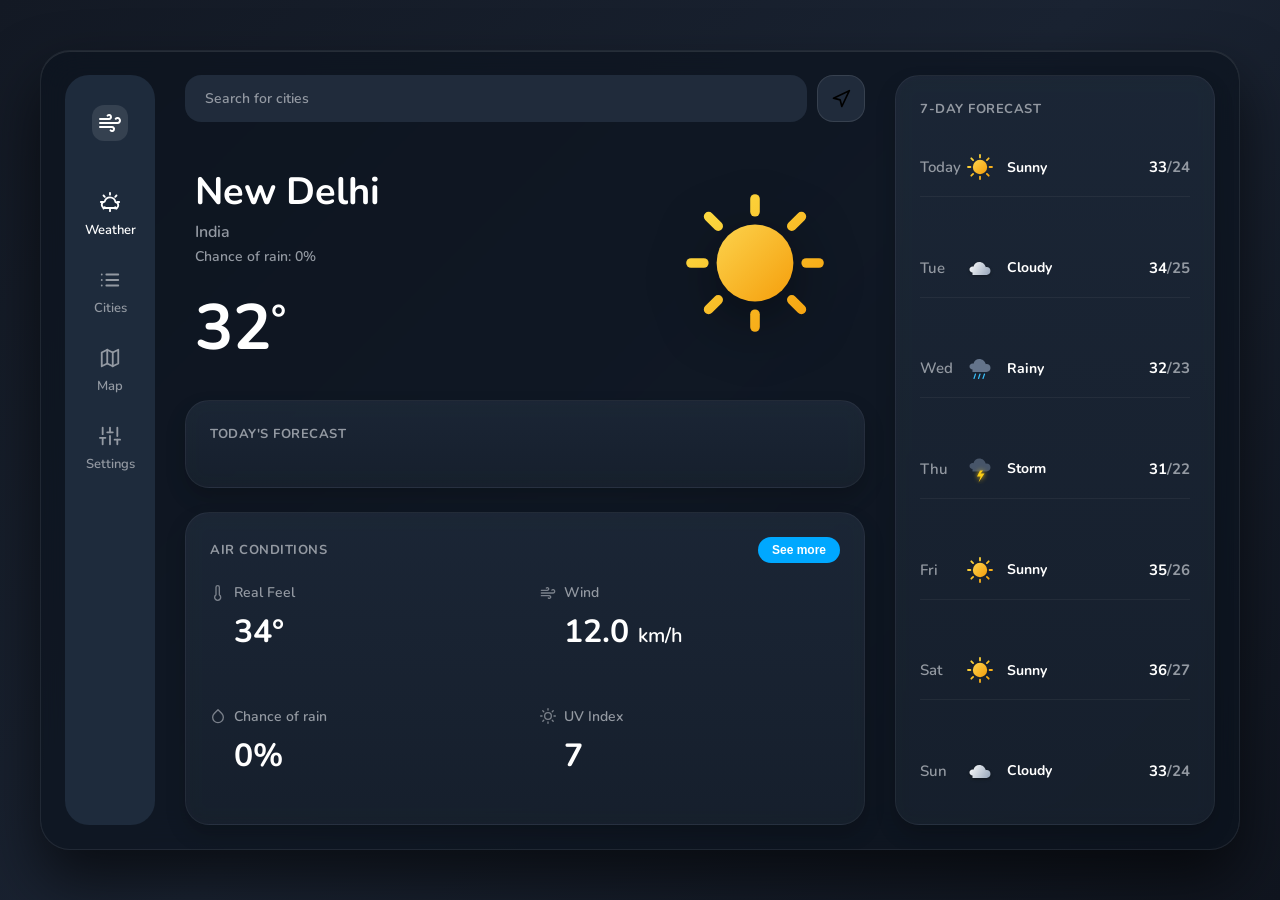
==== commit 7890f1fa: "ui changed" ====
--- a/index.html
+++ b/index.html
@@ -3,498 +3,184 @@
 <head>
   <meta charset="UTF-8">
   <meta name="viewport" content="width=device-width, initial-scale=1.0">
-  <meta name="description" content="AetherWeather - Next-generation live weather forecast web application featuring real-time atmospheric data, dynamic weather animations, interactive hourly trends, and 7-day outlook.">
-  <meta name="keywords" content="weather, forecast, live weather, meteorology, temperature, radar, air quality, humidity, dynamic weather UI">
-  <meta name="author" content="AetherWeather">
-  <meta name="theme-color" content="#0b111e">
-
-  <!-- Open Graph / Meta -->
-  <meta property="og:type" content="website">
-  <meta property="og:title" content="AetherWeather — Live Atmospheric Dashboard">
-  <meta property="og:description" content="Experience real-time weather forecasts with fluid ambient atmospheric animations and hyper-detailed meteorological insights.">
-
-  <title>AetherWeather — Atmospheric Forecast & Insights</title>
-
-  <!-- Google Fonts: Plus Jakarta Sans & Outfit -->
+  <title>Weather Dashboard</title>
+  
+  <!-- Google Fonts -->
   <link rel="preconnect" href="https://fonts.googleapis.com">
   <link rel="preconnect" href="https://fonts.gstatic.com" crossorigin>
-  <link href="https://fonts.googleapis.com/css2?family=Outfit:wght@300;400;500;600;700;800&family=Plus+Jakarta+Sans:wght@300;400;500;600;700&display=swap" rel="stylesheet">
+  <link href="https://fonts.googleapis.com/css2?family=Nunito:wght@400;600;700;800&display=swap" rel="stylesheet">
+  
+  <link rel="stylesheet" href="css/style.css">
+</head>
+<body>
 
-  <link rel="stylesheet" href="css/style.css">
-  <link rel="icon" href="data:image/svg+xml,<svg xmlns=%22http://www.w3.org/2000/svg%22 viewBox=%220 0 100 100%22><text y=%22.9em%22 font-size=%2290%22>🌤️</text></svg>">
-</head>
-<body class="theme-clear-day">
-  <!-- Dynamic Canvas for Weather Background Animations (Rain, Snow, Stars, Glow) -->
-  <canvas id="weather-canvas" class="ambient-canvas" aria-hidden="true"></canvas>
+  <!-- Main App Window -->
+  <div class="app-window">
+    
+    <!-- Left Sidebar -->
+    <aside class="sidebar">
+      <div class="logo">
+        <svg viewBox="0 0 24 24" fill="none" stroke="currentColor" stroke-width="2" stroke-linecap="round" stroke-linejoin="round">
+          <path d="M9.59 4.59A2 2 0 1 1 11 8H2m10.59 11.41A2 2 0 1 0 14 16H2m15.73-8.27A2.5 2.5 0 1 1 19.5 12H2"/>
+        </svg>
+      </div>
+      
+      <nav class="nav-menu">
+        <a href="index.html" class="nav-item active">
+          <svg viewBox="0 0 24 24" fill="none" stroke="currentColor" stroke-width="2" stroke-linecap="round" stroke-linejoin="round">
+            <path d="M17.5 19C19.433 19 21 17.433 21 15.5C21 13.75 19.7 12.25 18 12.05C17.5 9.25 15 7 12 7C9.25 7 6.9 8.95 6.2 11.6C4.4 11.8 3 13.25 3 15C3 16.933 4.567 18.5 6.5 18.5H17.5Z"/>
+            <path d="M12 2V4M12 20V22M4.93 4.93L6.34 6.34M17.66 17.66L19.07 19.07M2 12H4M20 12H22M4.93 19.07L6.34 17.66M17.66 6.34L19.07 4.93"/>
+          </svg>
+          <span>Weather</span>
+        </a>
+        <a href="cities.html" class="nav-item">
+          <svg viewBox="0 0 24 24" fill="none" stroke="currentColor" stroke-width="2" stroke-linecap="round" stroke-linejoin="round">
+            <line x1="8" y1="6" x2="21" y2="6"></line>
+            <line x1="8" y1="12" x2="21" y2="12"></line>
+            <line x1="8" y1="18" x2="21" y2="18"></line>
+            <line x1="3" y1="6" x2="3.01" y2="6"></line>
+            <line x1="3" y1="12" x2="3.01" y2="12"></line>
+            <line x1="3" y1="18" x2="3.01" y2="18"></line>
+          </svg>
+          <span>Cities</span>
+        </a>
+        <a href="map.html" class="nav-item">
+          <svg viewBox="0 0 24 24" fill="none" stroke="currentColor" stroke-width="2" stroke-linecap="round" stroke-linejoin="round">
+            <polygon points="3 6 9 3 15 6 21 3 21 18 15 21 9 18 3 21"></polygon>
+            <line x1="9" y1="3" x2="9" y2="18"></line>
+            <line x1="15" y1="6" x2="15" y2="21"></line>
+          </svg>
+          <span>Map</span>
+        </a>
+        <a href="settings.html" class="nav-item">
+          <svg viewBox="0 0 24 24" fill="none" stroke="currentColor" stroke-width="2" stroke-linecap="round" stroke-linejoin="round">
+            <line x1="4" y1="21" x2="4" y2="14"></line>
+            <line x1="4" y1="10" x2="4" y2="3"></line>
+            <line x1="12" y1="21" x2="12" y2="12"></line>
+            <line x1="12" y1="8" x2="12" y2="3"></line>
+            <line x1="20" y1="21" x2="20" y2="16"></line>
+            <line x1="20" y1="12" x2="20" y2="3"></line>
+            <line x1="1" y1="14" x2="7" y2="14"></line>
+            <line x1="9" y1="8" x2="15" y2="8"></line>
+            <line x1="17" y1="16" x2="23" y2="16"></line>
+          </svg>
+          <span>Settings</span>
+        </a>
+      </nav>
+    </aside>
 
-  <!-- Ambient Gradient Aura Layers -->
-  <div class="ambient-glow glow-1" aria-hidden="true"></div>
-  <div class="ambient-glow glow-2" aria-hidden="true"></div>
+    <!-- Center Content -->
+    <main class="main-content">
+      
+      <!-- Search Bar -->
+      <div class="search-container" style="display: flex; gap: 10px;">
+        <div style="position: relative; flex: 1;">
+          <input type="text" id="city-search-input" placeholder="Search for cities">
+          <div id="search-dropdown" class="search-dropdown" style="display:none;">
+            <ul id="search-results-list"></ul>
+          </div>
+        </div>
+        <button id="locate-me-btn" title="Detect my location" style="background: var(--bg-card); border: 1px solid rgba(255,255,255,0.1); border-radius: var(--radius-md); width: 48px; cursor: pointer; display: flex; align-items: center; justify-content: center; transition: background 0.3s;">
+          <svg viewBox="0 0 24 24" width="20" height="20" fill="none" stroke="currentColor" stroke-width="2" stroke-linecap="round" stroke-linejoin="round">
+            <polygon points="3 11 22 2 13 21 11 13 3 11"></polygon>
+          </svg>
+        </button>
+      </div>
 
-  <!-- Main Application Wrapper -->
-  <div class="app-layout">
-    
-    <!-- Top Navigation & Header -->
-    <header class="app-header">
-      <div class="brand-container">
-        <div class="brand-logo" id="brand-logo">
-          <svg class="logo-icon" viewBox="0 0 40 40" fill="none" xmlns="http://www.w3.org/2000/svg" aria-label="AetherWeather Logo">
-            <circle cx="20" cy="20" r="16" stroke="url(#logo-grad)" stroke-width="2.5" stroke-dasharray="80 15"/>
-            <circle cx="16" cy="18" r="6" fill="#FFAA00" opacity="0.9"/>
-            <path d="M12 25C12 22.8 13.8 21 16 21C16.5 21 17 21.1 17.4 21.3C18.2 19.3 20.2 18 22.5 18C25.5 18 28 20.5 28 23.5C28 23.7 28 23.9 27.9 24.1C29.1 24.5 30 25.6 30 27C30 28.7 28.7 30 27 30H15C13.3 30 12 28.7 12 27C12 26.2 12.3 25.5 12.8 25C12.3 25 12 25 12 25Z" fill="url(#cloud-grad)" filter="drop-shadow(0 2px 4px rgba(0,0,0,0.25))"/>
-            <defs>
-              <linearGradient id="logo-grad" x1="0" y1="0" x2="40" y2="40" gradientUnits="userSpaceOnUse">
-                <stop stop-color="#38BDF8"/>
-                <stop offset="1" stop-color="#818CF8"/>
-              </linearGradient>
-              <linearGradient id="cloud-grad" x1="12" y1="18" x2="30" y2="30" gradientUnits="userSpaceOnUse">
-                <stop stop-color="#FFFFFF"/>
-                <stop offset="1" stop-color="#CBD5E1"/>
-              </linearGradient>
-            </defs>
-          </svg>
-          <div class="brand-text">
-            <span class="brand-title">Aether<span class="gradient-text">Weather</span></span>
-            <span class="brand-badge">PRO METEO</span>
+      <!-- Current Weather Hero -->
+      <div class="current-weather">
+        <div class="current-text">
+          <h1 id="city-name">Madrid</h1>
+          <p class="chance-rain">Chance of rain: <span id="chance-of-rain-val">0%</span></p>
+          <div class="temp">
+            <span id="current-temp">31</span><span class="degree">°</span>
           </div>
+        </div>
+        <div class="current-graphic" id="hero-icon-container">
+          <!-- Animated Sun SVG -->
         </div>
       </div>
 
-      <!-- Live Search Bar with Instant Autocomplete Dropdown -->
-      <div class="search-section">
-        <form class="search-bar" id="search-form" role="search" onsubmit="event.preventDefault();">
-          <svg class="search-icon" viewBox="0 0 24 24" fill="none" stroke="currentColor" stroke-width="2.2" stroke-linecap="round" stroke-linejoin="round">
-            <circle cx="11" cy="11" r="8"></circle>
-            <line x1="21" y1="21" x2="16.65" y2="16.65"></line>
-          </svg>
-          <input 
-            type="search" 
-            id="city-search-input" 
-            placeholder="Search city, capital, or coordinates..." 
-            autocomplete="off" 
-            spellcheck="false"
-            aria-label="Search city or location"
-          >
-          <button type="button" id="clear-search-btn" class="clear-btn" aria-label="Clear search input" style="display: none;">
-            <svg viewBox="0 0 24 24" width="16" height="16" stroke="currentColor" stroke-width="2.5" fill="none">
-              <line x1="18" y1="6" x2="6" y2="18"></line>
-              <line x1="6" y1="6" x2="18" y2="18"></line>
-            </svg>
-          </button>
-          <button type="button" id="geo-location-btn" class="geo-btn" title="Use current GPS location" aria-label="Use current location">
-            <svg viewBox="0 0 24 24" fill="none" stroke="currentColor" stroke-width="2" stroke-linecap="round" stroke-linejoin="round">
-              <polygon points="3 11 22 2 13 21 11 13 3 11"></polygon>
-            </svg>
-            <span class="geo-tooltip">Locate Me</span>
-          </button>
-        </form>
-
-        <!-- Dropdown for Live Autocomplete Results -->
-        <div id="search-dropdown" class="search-results-dropdown" style="display: none;">
-          <ul id="search-results-list" role="listbox"></ul>
+      <!-- Today's Forecast -->
+      <div class="card today-forecast">
+        <div class="card-title">TODAY'S FORECAST</div>
+        <div class="hourly-list" id="hourly-forecast-list">
+          <!-- Filled by JS -->
         </div>
       </div>
 
-      <!-- Settings & Utilities: Unit Switcher (°C/°F), Canvas Toggle, Favorite Button -->
-      <div class="header-controls">
-        <!-- Metric / Imperial Toggle -->
-        <div class="unit-toggle" id="unit-toggle" role="group" aria-label="Temperature unit selection">
-          <button type="button" class="unit-btn active" id="unit-c-btn" data-unit="celsius" aria-pressed="true">°C</button>
-          <button type="button" class="unit-btn" id="unit-f-btn" data-unit="fahrenheit" aria-pressed="false">°F</button>
+      <!-- Air Conditions -->
+      <div class="card air-conditions">
+        <div class="card-header">
+          <div class="card-title">AIR CONDITIONS</div>
+          <button class="btn-primary">See more</button>
         </div>
-
-        <!-- Ambient Particle Animation Toggle -->
-        <button type="button" class="icon-control-btn" id="particles-toggle-btn" title="Toggle background visual effects" aria-label="Toggle visual effects">
-          <svg viewBox="0 0 24 24" fill="none" stroke="currentColor" stroke-width="2" stroke-linecap="round" stroke-linejoin="round">
-            <path d="M12 2v4M12 18v4M4.93 4.93l2.83 2.83M16.24 16.24l2.83 2.83M2 12h4M18 12h4M4.93 19.07l2.83-2.83M16.24 7.76l2.83-2.83"/>
-          </svg>
-        </button>
-
-        <!-- Bookmark Current Location -->
-        <button type="button" class="icon-control-btn" id="bookmark-btn" title="Save this city to favorites" aria-label="Bookmark location">
-          <svg id="bookmark-icon" viewBox="0 0 24 24" fill="none" stroke="currentColor" stroke-width="2" stroke-linecap="round" stroke-linejoin="round">
-            <path d="M19 21l-7-5-7 5V5a2 2 0 0 1 2-2h10a2 2 0 0 1 2 2z"></path>
-          </svg>
-        </button>
-      </div>
-    </header>
-
-    <!-- Quick Location Chips & Saved Cities Bar -->
-    <nav class="quick-cities-bar" aria-label="Preset and saved locations">
-      <span class="quick-cities-label">Popular & Saved:</span>
-      <div class="quick-chips-scroll" id="saved-cities-container">
-        <!-- Rendered dynamically via JavaScript (Tokyo, London, New York, Paris, etc. + user bookmarks) -->
-      </div>
-    </nav>
-
-    <!-- Main Content Area -->
-    <main class="dashboard-grid" id="main-dashboard">
-      
-      <!-- Primary Left Column: Hero Weather Card + Hourly Forecast -->
-      <section class="primary-column">
-        
-        <!-- Hero Weather Showcase Card -->
-        <article class="glass-card hero-weather-card" id="hero-card">
-          <div class="card-ambient-highlight"></div>
+        <div class="conditions-grid">
           
-          <div class="hero-top-row">
-            <div class="location-details">
-              <div class="location-header">
-                <svg class="pin-icon" viewBox="0 0 24 24" fill="none" stroke="currentColor" stroke-width="2" stroke-linecap="round" stroke-linejoin="round">
-                  <path d="M21 10c0 7-9 13-9 13s-9-6-9-13a9 9 0 0 1 18 0z"></path>
-                  <circle cx="12" cy="10" r="3"></circle>
-                </svg>
-                <h1 class="city-name" id="city-name">Loading weather...</h1>
-                <span class="country-badge" id="country-badge">--</span>
-              </div>
-              <p class="current-date-time" id="live-datetime">Updated just now</p>
-              <div class="coords-tag" id="coords-tag">Lat: -- Lon: --</div>
+          <div class="cond-item">
+            <div class="cond-title">
+              <svg viewBox="0 0 24 24" fill="none" stroke="currentColor" stroke-width="2" stroke-linecap="round" stroke-linejoin="round">
+                <path d="M14 14.76V3.5a2.5 2.5 0 0 0-5 0v11.26a4.5 4.5 0 1 0 5 0z"/>
+              </svg> 
+              Real Feel
             </div>
-
-            <div class="live-condition-badge" id="weather-badge">
-              <span class="pulse-dot"></span>
-              <span id="condition-tag">Clear Sky</span>
+            <div class="cond-value"><span id="feels-like-temp">30</span>°</div>
+          </div>
+          
+          <div class="cond-item">
+            <div class="cond-title">
+              <svg viewBox="0 0 24 24" fill="none" stroke="currentColor" stroke-width="2" stroke-linecap="round" stroke-linejoin="round">
+                <path d="M9.59 4.59A2 2 0 1 1 11 8H2m10.59 11.41A2 2 0 1 0 14 16H2m15.73-8.27A2.5 2.5 0 1 1 19.5 12H2"/>
+              </svg> 
+              Wind
             </div>
+            <div class="cond-value"><span id="wind-speed">0.2</span> <span class="unit">km/h</span></div>
+          </div>
+          
+          <div class="cond-item">
+            <div class="cond-title">
+              <svg viewBox="0 0 24 24" fill="none" stroke="currentColor" stroke-width="2" stroke-linecap="round" stroke-linejoin="round">
+                <path d="M12 2.69l5.66 5.66a8 8 0 1 1-11.31 0z"/>
+              </svg> 
+              Chance of rain
+            </div>
+            <div class="cond-value"><span id="chance-of-rain-val-2">0</span>%</div>
+          </div>
+          
+          <div class="cond-item">
+            <div class="cond-title">
+              <svg viewBox="0 0 24 24" fill="none" stroke="currentColor" stroke-width="2" stroke-linecap="round" stroke-linejoin="round">
+                <circle cx="12" cy="12" r="5"></circle>
+                <line x1="12" y1="1" x2="12" y2="3"></line>
+                <line x1="12" y1="21" x2="12" y2="23"></line>
+                <line x1="4.22" y1="4.22" x2="5.64" y2="5.64"></line>
+                <line x1="18.36" y1="18.36" x2="19.78" y2="19.78"></line>
+                <line x1="1" y1="12" x2="3" y2="12"></line>
+                <line x1="21" y1="12" x2="23" y2="12"></line>
+                <line x1="4.22" y1="19.78" x2="5.64" y2="18.36"></line>
+                <line x1="18.36" y1="5.64" x2="19.78" y2="4.22"></line>
+              </svg> 
+              UV Index
+            </div>
+            <div class="cond-value" id="uv-index-val">3</div>
           </div>
 
-          <div class="hero-center-row">
-            <!-- Animated SVG Weather Illustration -->
-            <div class="hero-icon-wrapper" id="hero-icon-container">
-              <!-- Animated SVG inserted dynamically -->
-              <div class="weather-icon-placeholder">☀️</div>
-            </div>
-
-            <!-- Main Temperature Readout -->
-            <div class="temp-readout-group">
-              <div class="temp-display">
-                <span class="temperature-number" id="current-temp">--</span>
-                <span class="temperature-symbol" id="temp-unit-display">°C</span>
-              </div>
-              <div class="temp-meta">
-                <p class="weather-condition-text" id="weather-condition-desc">Sunny & Pleasant</p>
-                <div class="temp-extremes">
-                  <span class="extreme-item high" title="Today's high">
-                    <svg viewBox="0 0 24 24" width="16" height="16" stroke="currentColor" fill="none" stroke-width="2.5"><polyline points="18 15 12 9 6 15"></polyline></svg>
-                    <span id="today-high">--°</span>
-                  </span>
-                  <span class="extreme-item low" title="Today's low">
-                    <svg viewBox="0 0 24 24" width="16" height="16" stroke="currentColor" fill="none" stroke-width="2.5"><polyline points="6 9 12 15 18 9"></polyline></svg>
-                    <span id="today-low">--°</span>
-                  </span>
-                  <span class="feels-like-pill">Feels like <strong id="feels-like-temp">--°</strong></span>
-                </div>
-              </div>
-            </div>
-          </div>
-
-          <div class="hero-summary-footer">
-            <svg class="summary-spark-icon" viewBox="0 0 24 24" fill="none" stroke="currentColor" stroke-width="2">
-              <polygon points="13 2 3 14 12 14 11 22 21 10 12 10 13 2"></polygon>
-            </svg>
-            <p class="hero-summary-text" id="ai-weather-summary">
-              Atmospheric conditions are stable. Humidity is moderate with excellent visibility throughout the day.
-            </p>
-          </div>
-        </article>
-
-        <!-- Hourly Forecast Slider & Trend Ribbon -->
-        <article class="glass-card hourly-forecast-card">
-          <div class="section-header">
-            <div class="section-title-wrap">
-              <svg viewBox="0 0 24 24" width="20" height="20" fill="none" stroke="currentColor" stroke-width="2"><circle cx="12" cy="12" r="10"></circle><polyline points="12 6 12 12 16 14"></polyline></svg>
-              <h2>Hourly Forecast</h2>
-            </div>
-            <span class="badge-subtle">Next 24 Hours</span>
-          </div>
-
-          <div class="hourly-scroll-container" id="hourly-forecast-list" tabindex="0" aria-label="Hourly weather forecast scroll list">
-            <!-- Populated via JavaScript -->
-            <div class="loading-shimmer-card"></div>
-            <div class="loading-shimmer-card"></div>
-            <div class="loading-shimmer-card"></div>
-            <div class="loading-shimmer-card"></div>
-            <div class="loading-shimmer-card"></div>
-            <div class="loading-shimmer-card"></div>
-          </div>
-        </article>
-
-        <!-- Meteorological Details & Highlights Grid -->
-        <div class="metrics-grid">
-          
-          <!-- Air Quality Index (AQI) -->
-          <article class="glass-card metric-card aqi-card">
-            <div class="metric-top">
-              <span class="metric-label">Air Quality Index</span>
-              <svg viewBox="0 0 24 24" width="18" height="18" fill="none" stroke="currentColor" stroke-width="2"><path d="M4 14.899A7 7 0 1 1 15.71 8h1.79a4.5 4.5 0 0 1 2.5 8.242"></path><path d="M16 17H7"></path><path d="M12 21H3"></path></svg>
-            </div>
-            <div class="metric-body">
-              <div class="aqi-score-container">
-                <span class="aqi-number" id="aqi-val">--</span>
-                <span class="aqi-status-badge" id="aqi-status">Good</span>
-              </div>
-              <!-- AQI Visual Bar Meter -->
-              <div class="aqi-meter-bar" aria-hidden="true">
-                <div class="aqi-meter-fill" id="aqi-meter-fill" style="width: 25%;"></div>
-              </div>
-              <div class="aqi-pollutants-row">
-                <div class="pollutant-item">
-                  <span class="p-name">PM2.5</span>
-                  <span class="p-val" id="pm25-val">-- μg/m³</span>
-                </div>
-                <div class="pollutant-item">
-                  <span class="p-name">PM10</span>
-                  <span class="p-val" id="pm10-val">-- μg/m³</span>
-                </div>
-                <div class="pollutant-item">
-                  <span class="p-name">O₃ (Ozone)</span>
-                  <span class="p-val" id="o3-val">-- μg/m³</span>
-                </div>
-              </div>
-            </div>
-          </article>
-
-          <!-- Wind Speed & Direction Compass -->
-          <article class="glass-card metric-card wind-card">
-            <div class="metric-top">
-              <span class="metric-label">Wind Dynamics</span>
-              <svg viewBox="0 0 24 24" width="18" height="18" fill="none" stroke="currentColor" stroke-width="2"><path d="M9.59 4.59A2 2 0 1 1 11 8H2m10.59 11.41A2 2 0 1 0 14 16H2m15.73-8.27A2.5 2.5 0 1 1 19.5 12H2"></path></svg>
-            </div>
-            <div class="wind-body">
-              <div class="compass-visual" aria-hidden="true">
-                <div class="compass-dial">
-                  <span class="compass-dir north">N</span>
-                  <span class="compass-dir east">E</span>
-                  <span class="compass-dir south">S</span>
-                  <span class="compass-dir west">W</span>
-                  <div class="compass-needle" id="wind-needle">
-                    <div class="needle-pointer"></div>
-                  </div>
-                  <div class="compass-center-dot"></div>
-                </div>
-              </div>
-              <div class="wind-info">
-                <div class="metric-big-val">
-                  <span id="wind-speed">--</span>
-                  <span class="metric-sub-unit" id="wind-unit">km/h</span>
-                </div>
-                <p class="wind-dir-desc" id="wind-direction-text">Direction: --</p>
-                <p class="wind-gust-desc">Gusts up to <span id="wind-gusts">--</span></p>
-              </div>
-            </div>
-          </article>
-
-          <!-- UV Index Card -->
-          <article class="glass-card metric-card uv-card">
-            <div class="metric-top">
-              <span class="metric-label">UV Index</span>
-              <svg viewBox="0 0 24 24" width="18" height="18" fill="none" stroke="currentColor" stroke-width="2"><circle cx="12" cy="12" r="5"></circle><line x1="12" y1="1" x2="12" y2="3"></line><line x1="12" y1="21" x2="12" y2="23"></line><line x1="4.22" y1="4.22" x2="5.64" y2="5.64"></line><line x1="18.36" y1="18.36" x2="19.78" y2="19.78"></line><line x1="1" y1="12" x2="3" y2="12"></line><line x1="21" y1="12" x2="23" y2="12"></line><line x1="4.22" y1="19.78" x2="5.64" y2="18.36"></line><line x1="18.36" y1="5.64" x2="19.78" y2="4.22"></line></svg>
-            </div>
-            <div class="metric-body">
-              <div class="metric-big-val">
-                <span id="uv-index-val">--</span>
-                <span class="uv-tier-badge" id="uv-tier">Moderate</span>
-              </div>
-              <!-- Arc gauge or gradient line for UV -->
-              <div class="uv-gauge-track">
-                <div class="uv-gauge-thumb" id="uv-thumb" style="left: 30%;"></div>
-              </div>
-              <p class="metric-advice" id="uv-advice">Wear SPF 30+ sunglasses during midday.</p>
-            </div>
-          </article>
-
-          <!-- Sunrise & Sunset Solar Arc -->
-          <article class="glass-card metric-card sun-card">
-            <div class="metric-top">
-              <span class="metric-label">Sun Cycle</span>
-              <svg viewBox="0 0 24 24" width="18" height="18" fill="none" stroke="currentColor" stroke-width="2"><path d="M12 2v2"></path><path d="m4.93 4.93 1.41 1.41"></path><path d="M20 12h2"></path><path d="m19.07 4.93-1.41 1.41"></path><path d="M15.95 12A4 4 0 0 0 8.05 12"></path><path d="M2 12h2"></path><path d="M2 18h20"></path></svg>
-            </div>
-            <div class="sun-body">
-              <div class="sun-arc-container">
-                <svg class="sun-arc-svg" viewBox="0 0 200 90">
-                  <defs>
-                    <linearGradient id="sun-arc-grad" x1="0" y1="0" x2="1" y2="0">
-                      <stop offset="0%" stop-color="#F59E0B" stop-opacity="0.3"/>
-                      <stop offset="50%" stop-color="#FBBF24"/>
-                      <stop offset="100%" stop-color="#EF4444" stop-opacity="0.3"/>
-                    </linearGradient>
-                  </defs>
-                  <path d="M 20 80 A 80 60 0 0 1 180 80" fill="none" stroke="rgba(255,255,255,0.15)" stroke-width="2" stroke-dasharray="4 4"/>
-                  <path id="sun-path-passed" d="M 20 80 A 80 60 0 0 1 100 20" fill="none" stroke="url(#sun-arc-grad)" stroke-width="3.5"/>
-                  <circle id="sun-arc-orb" cx="100" cy="20" r="7" fill="#FBBF24" filter="drop-shadow(0 0 8px #F59E0B)"/>
-                  <line x1="10" y1="80" x2="190" y2="80" stroke="rgba(255,255,255,0.2)" stroke-width="1.5"/>
-                </svg>
-              </div>
-              <div class="sun-times-row">
-                <div class="sun-event">
-                  <span class="event-tag">🌅 Sunrise</span>
-                  <span class="event-time" id="sunrise-time">--:--</span>
-                </div>
-                <div class="sun-event">
-                  <span class="event-tag">🌇 Sunset</span>
-                  <span class="event-time" id="sunset-time">--:--</span>
-                </div>
-              </div>
-            </div>
-          </article>
-
-          <!-- Humidity & Dew Point -->
-          <article class="glass-card metric-card humidity-card">
-            <div class="metric-top">
-              <span class="metric-label">Humidity & Moisture</span>
-              <svg viewBox="0 0 24 24" width="18" height="18" fill="none" stroke="currentColor" stroke-width="2"><path d="M12 2.69l5.66 5.66a8 8 0 1 1-11.31 0z"></path></svg>
-            </div>
-            <div class="metric-body">
-              <div class="metric-big-val">
-                <span id="humidity-val">--</span><span class="metric-sub-unit">%</span>
-              </div>
-              <div class="custom-progress-track">
-                <div class="progress-bar-fill" id="humidity-bar" style="width: 50%;"></div>
-              </div>
-              <div class="sub-stat-row">
-                <span>Dew Point: <strong id="dew-point-val">--°</strong></span>
-                <span id="humidity-desc">Comfortable</span>
-              </div>
-            </div>
-          </article>
-
-          <!-- Pressure & Visibility -->
-          <article class="glass-card metric-card pressure-card">
-            <div class="metric-top">
-              <span class="metric-label">Barometer & Optics</span>
-              <svg viewBox="0 0 24 24" width="18" height="18" fill="none" stroke="currentColor" stroke-width="2"><circle cx="12" cy="12" r="10"></circle><path d="m14 14-4-4"></path><path d="m10 14 4-4"></path></svg>
-            </div>
-            <div class="barometer-body">
-              <div class="dual-metric">
-                <div class="sub-metric">
-                  <span class="sub-metric-title">Pressure</span>
-                  <span class="sub-metric-num" id="pressure-val">--</span>
-                  <span class="sub-metric-unit">hPa</span>
-                </div>
-                <div class="sub-metric-divider"></div>
-                <div class="sub-metric">
-                  <span class="sub-metric-title">Cloud Cover</span>
-                  <span class="sub-metric-num" id="cloud-cover-val">--</span>
-                  <span class="sub-metric-unit">%</span>
-                </div>
-              </div>
-              <p class="baro-trend" id="baro-trend-text">Atmospheric pressure is steady.</p>
-            </div>
-          </article>
-
         </div>
-      </section>
-
-      <!-- Secondary Right Column: 7-Day Forecast & Moon Phase -->
-      <aside class="secondary-column">
-        
-        <!-- 7-Day Outlook Card -->
-        <article class="glass-card weekly-forecast-card">
-          <div class="section-header">
-            <div class="section-title-wrap">
-              <svg viewBox="0 0 24 24" width="20" height="20" fill="none" stroke="currentColor" stroke-width="2"><rect x="3" y="4" width="18" height="18" rx="2" ry="2"></rect><line x1="16" y1="2" x2="16" y2="6"></line><line x1="8" y1="2" x2="8" y2="6"></line><line x1="3" y1="10" x2="21" y2="10"></line></svg>
-              <h2>7-Day Outlook</h2>
-            </div>
-            <span class="badge-subtle">Weekly Forecast</span>
-          </div>
-
-          <div class="weekly-forecast-list" id="weekly-forecast-list">
-            <!-- Populated via JS -->
-            <div class="loading-shimmer-row"></div>
-            <div class="loading-shimmer-row"></div>
-            <div class="loading-shimmer-row"></div>
-            <div class="loading-shimmer-row"></div>
-            <div class="loading-shimmer-row"></div>
-            <div class="loading-shimmer-row"></div>
-            <div class="loading-shimmer-row"></div>
-          </div>
-        </article>
-
-        <!-- Moon Phase & Celestial Card -->
-        <article class="glass-card moon-card">
-          <div class="section-header">
-            <div class="section-title-wrap">
-              <svg viewBox="0 0 24 24" width="20" height="20" fill="none" stroke="currentColor" stroke-width="2"><path d="M12 3a6 6 0 0 0 9 9 9 9 0 1 1-9-9Z"></path></svg>
-              <h2>Lunar Phase</h2>
-            </div>
-            <span class="badge-subtle" id="moon-phase-name">Waxing Gibbous</span>
-          </div>
-
-          <div class="moon-display-wrap">
-            <div class="moon-sphere-graphic" id="moon-sphere" aria-label="Moon phase visual representation">
-              <div class="moon-crater c1"></div>
-              <div class="moon-crater c2"></div>
-              <div class="moon-crater c3"></div>
-              <div class="moon-shadow" id="moon-shadow-overlay"></div>
-            </div>
-            <div class="moon-meta">
-              <div class="moon-stat">
-                <span class="m-label">Illumination</span>
-                <span class="m-val" id="moon-illumination">82%</span>
-              </div>
-              <div class="moon-stat">
-                <span class="m-label">Next Full Moon</span>
-                <span class="m-val" id="next-full-moon">In 4 days</span>
-              </div>
-            </div>
-          </div>
-        </article>
-
-        <!-- Weather Alerts & Clothing Advisory Card -->
-        <article class="glass-card advisory-card">
-          <div class="section-header">
-            <div class="section-title-wrap">
-              <svg viewBox="0 0 24 24" width="20" height="20" fill="none" stroke="currentColor" stroke-width="2"><path d="M12 9v2m0 4h.01m-6.938 4h13.856c1.54 0 2.502-1.667 1.732-3L13.732 4c-.77-1.333-2.694-1.333-3.464 0L3.34 16c-.77 1.333.192 3 1.732 3z"></path></svg>
-              <h2>Smart Advisory</h2>
-            </div>
-          </div>
-          <div class="advisory-content">
-            <div class="advisory-pill" id="advisory-attire">
-              <span class="advisory-icon">🧥</span>
-              <div class="advisory-text">
-                <strong>Outfit Recommendation</strong>
-                <p id="attire-text">Light jacket recommended for the cooler evening breeze.</p>
-              </div>
-            </div>
-            <div class="advisory-pill" id="advisory-activity">
-              <span class="advisory-icon">🏃‍♂️</span>
-              <div class="advisory-text">
-                <strong>Outdoor Activities</strong>
-                <p id="activity-text">Great conditions for jogging and cycling outside today.</p>
-              </div>
-            </div>
-          </div>
-        </article>
-
-      </aside>
+      </div>
 
     </main>
 
-    <!-- Global Error / Offline Toast Banner -->
-    <div id="toast-notification" class="toast-notification" role="status" aria-live="polite" style="display: none;">
-      <span class="toast-icon">ℹ️</span>
-      <span class="toast-message" id="toast-text">Weather data updated</span>
-      <button class="toast-close" id="toast-close-btn" aria-label="Close notification">&times;</button>
-    </div>
-
-    <!-- Footer -->
-    <footer class="app-footer">
-      <div class="footer-content">
-        <p>AetherWeather &copy; 2026. Built with modern Web Standards, Canvas Physics &amp; Open-Meteo API.</p>
-        <div class="footer-links">
-          <span>Reliable Global Meteorological Data</span>
-          <span class="footer-dot">&bull;</span>
-          <span>Zero Trackers</span>
-          <span class="footer-dot">&bull;</span>
-          <span>High Fidelity Atmospheric Engine</span>
-        </div>
+    <!-- Right Sidebar (7-Day Forecast) -->
+    <aside class="right-sidebar card">
+      <div class="card-title">7-DAY FORECAST</div>
+      <div class="weekly-list" id="weekly-forecast-list">
+        <!-- Filled by JS -->
       </div>
-    </footer>
+    </aside>
 
   </div>
 
-  <!-- Scripts -->
   <script src="js/api.js"></script>
-  <script src="js/canvas-effects.js"></script>
   <script src="js/app.js"></script>
 </body>
 </html>
--- a/css/style.css
+++ b/css/style.css
@@ -1,1733 +1,531 @@
 /* ==========================================================================
-   AetherWeather — Next-Generation Atmospheric Design System
-   Modern Glassmorphism, Dynamic Gradients, Keyframe Micro-animations & Responsive Grid
+   Weather Dashboard - 3-Pane Layout
    ========================================================================== */
 
-/* --- CSS Variables & Theme Foundations --- */
-:root {
-  /* Color Palette - Vibrant Dark Mode Base */
-  --bg-primary: #070c18;
-  --bg-secondary: #0d1527;
-  --surface-glass: rgba(18, 27, 49, 0.65);
-  --surface-glass-hover: rgba(26, 38, 68, 0.8);
-  --surface-glass-card: rgba(15, 23, 42, 0.6);
-  --surface-glass-modal: rgba(11, 18, 33, 0.95);
-  
-  --border-glass: rgba(255, 255, 255, 0.12);
-  --border-glass-bright: rgba(255, 255, 255, 0.28);
-  --border-accent: rgba(56, 189, 248, 0.35);
-
-  --text-main: #f8fafc;
-  --text-secondary: #94a3b8;
-  --text-muted: #64748b;
-  --text-accent: #38bdf8;
-
-  /* Weather Accents */
-  --accent-sun: #fbbf24;
-  --accent-rain: #38bdf8;
-  --accent-thunder: #a855f7;
-  --accent-snow: #e0f2fe;
-  --accent-cloud: #94a3b8;
-  --accent-good: #10b981;
-  --accent-warn: #f59e0b;
-  --accent-danger: #ef4444;
-
-  /* Glows & Gradients */
-  --aura-1: rgba(56, 189, 248, 0.18);
-  --aura-2: rgba(99, 102, 241, 0.16);
-  --grad-hero: linear-gradient(135deg, rgba(255, 255, 255, 0.08) 0%, rgba(255, 255, 255, 0.02) 100%);
-  --grad-accent: linear-gradient(135deg, #38bdf8 0%, #818cf8 100%);
-  --grad-sun: linear-gradient(135deg, #fbbf24 0%, #f97316 100%);
-  --grad-temp-range: linear-gradient(90deg, #38bdf8, #fbbf24, #f97316);
-
-  /* Shadows */
-  --shadow-glass: 0 8px 32px 0 rgba(0, 0, 0, 0.37);
-  --shadow-card: 0 12px 28px -6px rgba(0, 0, 0, 0.45);
-  --shadow-glow: 0 0 25px rgba(56, 189, 248, 0.25);
-  --shadow-sun-glow: 0 0 35px rgba(251, 191, 36, 0.4);
-
-  /* Layout & Sizing */
-  --radius-xl: 24px;
-  --radius-lg: 18px;
-  --radius-md: 12px;
-  --radius-sm: 8px;
-  --radius-full: 9999px;
-  --transition-smooth: all 0.35s cubic-bezier(0.4, 0, 0.2, 1);
-  --transition-fast: all 0.15s ease-out;
-
-  /* Typography */
-  --font-family-headings: 'Outfit', -apple-system, BlinkMacSystemFont, 'Segoe UI', Roboto, sans-serif;
-  --font-family-body: 'Plus Jakarta Sans', -apple-system, BlinkMacSystemFont, 'Segoe UI', Roboto, sans-serif;
-}
-
-/* Dynamic Weather Mode Backgrounds */
-body.theme-clear-day {
-  --bg-primary: #0a1428;
-  --bg-secondary: #0f2245;
-  --aura-1: rgba(251, 191, 36, 0.22);
-  --aura-2: rgba(56, 189, 248, 0.2);
-}
-
-body.theme-clear-night {
-  --bg-primary: #040813;
-  --bg-secondary: #0a1124;
-  --aura-1: rgba(129, 140, 248, 0.18);
-  --aura-2: rgba(99, 102, 241, 0.14);
-}
-
-body.theme-rain {
-  --bg-primary: #08111e;
-  --bg-secondary: #0f1c30;
-  --aura-1: rgba(56, 189, 248, 0.22);
-  --aura-2: rgba(71, 85, 105, 0.25);
-}
-
-body.theme-thunder {
-  --bg-primary: #070914;
-  --bg-secondary: #121029;
-  --aura-1: rgba(168, 85, 247, 0.28);
-  --aura-2: rgba(56, 189, 248, 0.2);
-}
-
-body.theme-snow {
-  --bg-primary: #0b1528;
-  --bg-secondary: #142442;
-  --aura-1: rgba(224, 242, 254, 0.2);
-  --aura-2: rgba(186, 230, 253, 0.18);
-}
-
-body.theme-cloudy {
-  --bg-primary: #0a1220;
-  --bg-secondary: #151e30;
-  --aura-1: rgba(148, 163, 184, 0.18);
-  --aura-2: rgba(56, 189, 248, 0.14);
-}
-
-/* --- Global Reset & Base Styling --- */
-*, *::before, *::after {
-  box-sizing: border-box;
+* {
   margin: 0;
   padding: 0;
-}
-
-html {
-  font-size: 16px;
-  scroll-behavior: smooth;
-  -webkit-font-smoothing: antialiased;
-  -moz-osx-font-smoothing: grayscale;
+  box-sizing: border-box;
 }
 
 body {
-  font-family: var(--font-family-body);
-  background-color: var(--bg-primary);
-  color: var(--text-main);
+  font-family: 'Nunito', sans-serif;
+  background: linear-gradient(135deg, #131924, #1a2332, #10151f);
+  background-attachment: fixed;
+  color: #ffffff;
+  display: flex;
+  align-items: center;
+  justify-content: center;
   min-height: 100vh;
-  position: relative;
-  overflow-x: hidden;
-  transition: background-color 0.8s ease, color 0.4s ease;
-  line-height: 1.5;
-}
-
-/* Fullscreen Background Canvas for Particles (Rain, Snow, Stars) */
-.ambient-canvas {
-  position: fixed;
-  top: 0;
-  left: 0;
-  width: 100vw;
-  height: 100vh;
-  pointer-events: none;
-  z-index: 0;
-  transition: opacity 0.5s ease;
-}
-
-/* Atmospheric Glow Blobs */
-.ambient-glow {
-  position: fixed;
-  border-radius: 50%;
-  filter: blur(120px);
-  pointer-events: none;
-  z-index: 1;
-  transition: all 1s ease;
-}
-
-.glow-1 {
-  width: 50vw;
-  height: 50vw;
-  max-width: 650px;
-  max-height: 650px;
-  top: -10%;
-  right: -5%;
-  background: var(--aura-1);
-  animation: floatGlow1 20s infinite alternate ease-in-out;
-}
-
-.glow-2 {
-  width: 45vw;
-  height: 45vw;
-  max-width: 550px;
-  max-height: 550px;
-  bottom: 5%;
-  left: -5%;
-  background: var(--aura-2);
-  animation: floatGlow2 24s infinite alternate ease-in-out;
-}
-
-@keyframes floatGlow1 {
-  0% { transform: translate(0, 0) scale(1); }
-  50% { transform: translate(-40px, 30px) scale(1.08); }
-  100% { transform: translate(20px, -20px) scale(0.95); }
-}
-
-@keyframes floatGlow2 {
-  0% { transform: translate(0, 0) scale(0.96); }
-  50% { transform: translate(30px, -40px) scale(1.05); }
-  100% { transform: translate(-20px, 20px) scale(1); }
-}
-
-/* App Main Layout Container */
-.app-layout {
-  position: relative;
-  z-index: 2;
-  max-width: 1400px;
-  margin: 0 auto;
-  padding: 1.5rem 1.5rem 3rem 1.5rem;
-  display: flex;
-  flex-direction: column;
-  gap: 1.5rem;
-}
-
-/* --- Glassmorphic Common Card Design --- */
-.glass-card {
-  background: var(--surface-glass);
+  padding: 20px;
+}
+
+/* Typography Colors */
+:root {
+  --text-main: #ffffff;
+  --text-muted: #9399a2;
+  --bg-app: #0b131e;
+  --bg-card: #202b3b;
+  --bg-sidebar: #1e2b3c;
+  --accent-blue: #00a8ff;
+  --radius-lg: 24px;
+  --radius-md: 16px;
+  --radius-sm: 8px;
+}
+
+/* App Window */
+.app-window {
+  background: rgba(11, 19, 30, 0.65);
   backdrop-filter: blur(20px);
   -webkit-backdrop-filter: blur(20px);
-  border: 1px solid var(--border-glass);
-  border-radius: var(--radius-xl);
-  box-shadow: var(--shadow-glass);
-  padding: 1.75rem;
+  border: 1px solid rgba(255, 255, 255, 0.08);
+  width: 100%;
+  max-width: 1200px;
+  height: 800px;
+  max-height: 90vh;
+  border-radius: 30px;
+  display: flex;
+  padding: 24px;
+  gap: 30px;
+  box-shadow: 0 30px 60px rgba(0, 0, 0, 0.6), inset 0 1px 0 rgba(255,255,255,0.1);
+}
+
+/* --- Left Sidebar --- */
+.sidebar {
+  background-color: var(--bg-sidebar);
+  width: 90px;
+  border-radius: var(--radius-lg);
+  display: flex;
+  flex-direction: column;
+  align-items: center;
+  padding: 30px 0;
+  flex-shrink: 0;
+}
+
+.sidebar .logo {
+  color: #ffffff;
+  width: 36px;
+  height: 36px;
+  margin-bottom: 50px;
+  background: rgba(255,255,255,0.1);
+  padding: 6px;
+  border-radius: 12px;
+}
+
+.sidebar .logo svg {
+  width: 100%;
+  height: 100%;
+}
+
+.nav-menu {
+  display: flex;
+  flex-direction: column;
+  gap: 30px;
+  align-items: center;
+  width: 100%;
+}
+
+.nav-item {
+  display: flex;
+  flex-direction: column;
+  align-items: center;
+  color: var(--text-muted);
+  text-decoration: none;
+  font-size: 13px;
+  font-weight: 600;
+  gap: 8px;
+  transition: color 0.3s;
+}
+
+.nav-item svg {
+  width: 22px;
+  height: 22px;
+}
+
+.nav-item:hover, .nav-item.active {
+  color: var(--text-main);
+}
+
+/* --- Main Center Content --- */
+.main-content {
+  flex: 1;
+  display: flex;
+  flex-direction: column;
+  min-width: 0; /* Prevents overflow in flex */
+}
+
+/* Search Container */
+.search-container {
   position: relative;
-  overflow: hidden;
-  transition: var(--transition-smooth);
-}
-
-.glass-card:hover {
-  border-color: var(--border-glass-bright);
-  box-shadow: var(--shadow-card), 0 0 20px rgba(255, 255, 255, 0.05);
-}
-
-/* Card Subtle Top Highlight */
-.card-ambient-highlight {
+  margin-bottom: 24px;
+}
+
+#city-search-input {
+  width: 100%;
+  background-color: var(--bg-card);
+  border: none;
+  padding: 14px 20px;
+  border-radius: var(--radius-md);
+  color: var(--text-main);
+  font-family: inherit;
+  font-size: 14px;
+  font-weight: 600;
+  outline: none;
+}
+
+#city-search-input::placeholder {
+  color: var(--text-muted);
+}
+
+.search-dropdown {
   position: absolute;
-  top: 0;
+  top: 100%;
   left: 0;
   right: 0;
-  height: 2px;
-  background: linear-gradient(90deg, transparent, rgba(255, 255, 255, 0.35), transparent);
-}
-
-/* Section Header Typography */
-.section-header {
+  background-color: var(--bg-sidebar);
+  border-radius: var(--radius-md);
+  margin-top: 8px;
+  z-index: 10;
+  max-height: 200px;
+  overflow-y: auto;
+  box-shadow: 0 10px 30px rgba(0,0,0,0.5);
+}
+
+.search-dropdown ul {
+  list-style: none;
+}
+
+.search-dropdown li {
+  padding: 12px 20px;
+  cursor: pointer;
+  border-bottom: 1px solid rgba(255,255,255,0.05);
+}
+
+.search-dropdown li:hover {
+  background-color: rgba(255,255,255,0.1);
+}
+
+/* Current Weather Section */
+.current-weather {
   display: flex;
   justify-content: space-between;
   align-items: center;
-  margin-bottom: 1.25rem;
-}
-
-.section-title-wrap {
-  display: flex;
-  align-items: center;
-  gap: 0.65rem;
-  color: var(--text-main);
-}
-
-.section-title-wrap svg {
-  color: var(--text-accent);
-}
-
-.section-title-wrap h2 {
-  font-family: var(--font-family-headings);
-  font-size: 1.15rem;
-  font-weight: 600;
-  letter-spacing: -0.01em;
-}
-
-.badge-subtle {
-  font-size: 0.75rem;
-  font-weight: 600;
-  padding: 0.3rem 0.75rem;
-  border-radius: var(--radius-full);
-  background: rgba(255, 255, 255, 0.07);
-  border: 1px solid var(--border-glass);
-  color: var(--text-secondary);
+  padding: 20px 30px 40px 10px;
+}
+
+.current-text h1 {
+  font-size: 38px;
+  font-weight: 700;
+  margin-bottom: 4px;
+}
+
+.current-text .chance-rain {
+  color: var(--text-muted);
+  font-size: 14px;
+  font-weight: 600;
+  margin-bottom: 30px;
+}
+
+.current-text .temp {
+  font-size: 64px;
+  font-weight: 700;
+  line-height: 1;
+  display: flex;
+  align-items: flex-start;
+}
+
+.current-text .temp .degree {
+  font-size: 40px;
+  margin-top: 4px;
+}
+
+.current-graphic {
+  width: 160px;
+  height: 160px;
+}
+.current-graphic svg {
+  width: 100%;
+  height: 100%;
+  filter: drop-shadow(0 15px 25px rgba(0,0,0,0.4));
+}
+
+/* Generic Card Styles */
+.card {
+  background: linear-gradient(180deg, rgba(32, 43, 59, 0.8) 0%, rgba(26, 35, 48, 0.8) 100%);
+  backdrop-filter: blur(10px);
+  border: 1px solid rgba(255, 255, 255, 0.05);
+  border-radius: var(--radius-lg);
+  padding: 24px;
+  box-shadow: 0 10px 20px rgba(0,0,0,0.2);
+}
+
+.card-title {
+  color: var(--text-muted);
+  font-size: 13px;
+  font-weight: 700;
   text-transform: uppercase;
-  letter-spacing: 0.05em;
-}
-
-/* Gradient Text Effect */
-.gradient-text {
-  background: var(--grad-accent);
-  -webkit-background-clip: text;
-  -webkit-text-fill-color: transparent;
-}
-
-/* --- Header & Navigation Bar --- */
-.app-header {
-  display: flex;
-  align-items: center;
+  letter-spacing: 0.5px;
+  margin-bottom: 20px;
+}
+
+.card-header {
+  display: flex;
   justify-content: space-between;
-  gap: 1.5rem;
-  flex-wrap: wrap;
-  padding: 0.5rem 0;
-}
-
-.brand-container {
-  display: flex;
-  align-items: center;
-}
-
-.brand-logo {
-  display: flex;
-  align-items: center;
-  gap: 0.85rem;
-  cursor: pointer;
-  user-select: none;
-}
-
-.logo-icon {
-  width: 44px;
-  height: 44px;
-  filter: drop-shadow(0 4px 12px rgba(56, 189, 248, 0.35));
-  animation: logoFloat 6s ease-in-out infinite;
-}
-
-@keyframes logoFloat {
-  0%, 100% { transform: translateY(0); }
-  50% { transform: translateY(-3px); }
-}
-
-.brand-text {
-  display: flex;
-  flex-direction: column;
-}
-
-.brand-title {
-  font-family: var(--font-family-headings);
-  font-size: 1.4rem;
-  font-weight: 800;
-  letter-spacing: -0.02em;
-  line-height: 1.1;
-}
-
-.brand-badge {
-  font-size: 0.65rem;
-  font-weight: 700;
-  letter-spacing: 0.15em;
-  color: var(--text-accent);
-  text-transform: uppercase;
-  margin-top: 2px;
-}
-
-/* --- Search Bar & Autocomplete --- */
-.search-section {
-  flex: 1;
-  max-width: 520px;
-  position: relative;
-  min-width: 280px;
-}
-
-.search-bar {
-  display: flex;
-  align-items: center;
-  background: var(--surface-glass);
-  backdrop-filter: blur(16px);
-  -webkit-backdrop-filter: blur(16px);
-  border: 1px solid var(--border-glass);
-  border-radius: var(--radius-full);
-  padding: 0.55rem 0.85rem;
-  transition: var(--transition-smooth);
-  box-shadow: 0 4px 20px rgba(0, 0, 0, 0.2);
-}
-
-.search-bar:focus-within {
-  border-color: var(--text-accent);
-  box-shadow: 0 0 0 3px rgba(56, 189, 248, 0.2), 0 8px 24px rgba(0, 0, 0, 0.35);
-  background: rgba(20, 31, 56, 0.85);
-}
-
-.search-icon {
-  width: 20px;
-  height: 20px;
-  color: var(--text-secondary);
-  margin-left: 0.5rem;
-  margin-right: 0.75rem;
-  flex-shrink: 0;
-  transition: color 0.2s ease;
-}
-
-.search-bar:focus-within .search-icon {
-  color: var(--text-accent);
-}
-
-#city-search-input {
-  flex: 1;
-  background: transparent;
-  border: none;
-  outline: none;
-  font-family: var(--font-family-body);
-  font-size: 0.95rem;
-  color: var(--text-main);
-  padding: 0.35rem 0;
-}
-
-#city-search-input::placeholder {
-  color: var(--text-muted);
-}
-
-/* Clear Button */
-.clear-btn {
-  background: transparent;
-  border: none;
-  color: var(--text-muted);
-  cursor: pointer;
-  padding: 0.3rem;
-  margin-right: 0.35rem;
-  border-radius: 50%;
-  display: flex;
-  align-items: center;
-  justify-content: center;
-  transition: var(--transition-fast);
-}
-
-.clear-btn:hover {
-  color: var(--text-main);
-  background: rgba(255, 255, 255, 0.1);
-}
-
-/* Geo-Location GPS Button */
-.geo-btn {
-  background: rgba(56, 189, 248, 0.15);
-  border: 1px solid rgba(56, 189, 248, 0.3);
-  color: var(--text-accent);
+  align-items: center;
+  margin-bottom: 20px;
+}
+
+.card-header .card-title {
+  margin-bottom: 0;
+}
+
+/* Today's Forecast (Hourly) */
+.today-forecast {
+  margin-bottom: 24px;
+}
+
+.hourly-list {
+  display: flex;
+  justify-content: space-between;
+  align-items: center;
+}
+
+.hourly-item {
+  display: flex;
+  flex-direction: column;
+  align-items: center;
+  gap: 12px;
+}
+
+.hourly-item .time {
+  color: var(--text-muted);
+  font-size: 14px;
+  font-weight: 600;
+}
+
+.hourly-item .icon {
   width: 36px;
   height: 36px;
-  border-radius: 50%;
-  display: flex;
-  align-items: center;
-  justify-content: center;
+}
+.hourly-item .icon svg {
+  width: 100%;
+  height: 100%;
+}
+
+.hourly-item .temp {
+  font-size: 18px;
+  font-weight: 700;
+}
+
+/* Air Conditions Grid */
+.air-conditions {
+  flex: 1;
+  display: flex;
+  flex-direction: column;
+}
+
+.btn-primary {
+  background-color: var(--accent-blue);
+  color: #fff;
+  border: none;
+  padding: 6px 14px;
+  border-radius: 20px;
+  font-weight: 700;
+  font-size: 12px;
   cursor: pointer;
-  transition: var(--transition-smooth);
-  position: relative;
-  flex-shrink: 0;
-}
-
-.geo-btn svg {
-  width: 18px;
-  height: 18px;
-  transition: transform 0.3s ease;
-}
-
-.geo-btn:hover {
-  background: var(--text-accent);
-  color: #0b111e;
-  transform: rotate(15deg) scale(1.05);
-  box-shadow: 0 0 16px rgba(56, 189, 248, 0.5);
-}
-
-.geo-btn:active {
-  transform: scale(0.95);
-}
-
-/* Tooltip */
-.geo-tooltip {
-  position: absolute;
-  bottom: -32px;
-  left: 50%;
-  transform: translateX(-50%) translateY(5px);
-  background: #0f172a;
-  color: #f8fafc;
-  font-size: 0.7rem;
-  font-weight: 500;
-  padding: 0.25rem 0.6rem;
-  border-radius: var(--radius-sm);
-  white-space: nowrap;
-  pointer-events: none;
-  opacity: 0;
-  border: 1px solid var(--border-glass);
-  transition: var(--transition-fast);
-  z-index: 100;
-}
-
-.geo-btn:hover .geo-tooltip {
-  opacity: 1;
-  transform: translateX(-50%) translateY(0);
-}
-
-/* Autocomplete Dropdown List */
-.search-results-dropdown {
-  position: absolute;
-  top: calc(100% + 8px);
-  left: 0;
-  right: 0;
-  background: var(--surface-glass-modal);
-  backdrop-filter: blur(28px);
-  -webkit-backdrop-filter: blur(28px);
-  border: 1px solid var(--border-glass-bright);
-  border-radius: var(--radius-lg);
-  box-shadow: 0 16px 40px rgba(0, 0, 0, 0.6);
-  z-index: 1000;
-  overflow: hidden;
-  max-height: 380px;
-  overflow-y: auto;
-  animation: dropdownSlide 0.2s cubic-bezier(0.16, 1, 0.3, 1);
-}
-
-@keyframes dropdownSlide {
-  from { opacity: 0; transform: translateY(-8px); }
-  to { opacity: 1; transform: translateY(0); }
-}
-
-.search-results-dropdown ul {
-  list-style: none;
-}
-
-.search-item {
-  padding: 0.85rem 1.25rem;
-  display: flex;
-  align-items: center;
-  justify-content: space-between;
-  cursor: pointer;
-  border-bottom: 1px solid rgba(255, 255, 255, 0.05);
-  transition: var(--transition-fast);
-}
-
-.search-item:last-child {
-  border-bottom: none;
-}
-
-.search-item:hover, .search-item.highlighted {
-  background: rgba(56, 189, 248, 0.15);
-}
-
-.search-item-info {
-  display: flex;
-  flex-direction: column;
-}
-
-.search-item-city {
-  font-weight: 600;
-  font-size: 0.95rem;
-  color: var(--text-main);
-}
-
-.search-item-country {
-  font-size: 0.78rem;
-  color: var(--text-secondary);
-}
-
-.search-item-coords {
-  font-size: 0.7rem;
-  color: var(--text-muted);
-  font-family: monospace;
-}
-
-/* --- Header Controls (Units, Theme, Bookmarks) --- */
-.header-controls {
-  display: flex;
-  align-items: center;
-  gap: 0.75rem;
-}
-
-/* Unit Toggle Switch */
-.unit-toggle {
-  display: flex;
-  background: var(--surface-glass);
-  backdrop-filter: blur(12px);
-  border: 1px solid var(--border-glass);
-  border-radius: var(--radius-full);
-  padding: 0.25rem;
-  box-shadow: 0 2px 10px rgba(0, 0, 0, 0.2);
-}
-
-.unit-btn {
-  background: transparent;
-  border: none;
-  color: var(--text-secondary);
-  font-family: var(--font-family-headings);
-  font-weight: 700;
-  font-size: 0.85rem;
-  padding: 0.4rem 0.85rem;
-  border-radius: var(--radius-full);
-  cursor: pointer;
-  transition: var(--transition-fast);
-}
-
-.unit-btn.active {
-  background: var(--grad-accent);
-  color: #0b111e;
-  box-shadow: 0 2px 10px rgba(56, 189, 248, 0.4);
-}
-
-/* Icon Buttons */
-.icon-control-btn {
-  background: var(--surface-glass);
-  backdrop-filter: blur(12px);
-  border: 1px solid var(--border-glass);
-  color: var(--text-secondary);
-  width: 42px;
-  height: 42px;
-  border-radius: 50%;
-  display: flex;
-  align-items: center;
-  justify-content: center;
-  cursor: pointer;
-  transition: var(--transition-smooth);
-}
-
-.icon-control-btn svg {
-  width: 20px;
-  height: 20px;
-  transition: transform 0.25s ease;
-}
-
-.icon-control-btn:hover {
-  color: var(--text-main);
-  border-color: var(--border-glass-bright);
-  background: rgba(255, 255, 255, 0.12);
-  transform: translateY(-2px);
-}
-
-.icon-control-btn.active {
-  color: #fbbf24;
-  border-color: rgba(251, 191, 36, 0.4);
-}
-
-.icon-control-btn.active svg {
-  fill: #fbbf24;
-}
-
-/* --- Quick Cities / Saved Bar --- */
-.quick-cities-bar {
-  display: flex;
-  align-items: center;
-  gap: 1rem;
-  overflow-x: auto;
-  padding-bottom: 0.35rem;
-  scrollbar-width: none;
-}
-
-.quick-cities-bar::-webkit-scrollbar {
-  display: none;
-}
-
-.quick-cities-label {
-  font-size: 0.78rem;
-  font-weight: 600;
-  text-transform: uppercase;
-  letter-spacing: 0.06em;
-  color: var(--text-muted);
-  white-space: nowrap;
-  flex-shrink: 0;
-}
-
-.quick-chips-scroll {
-  display: flex;
-  align-items: center;
-  gap: 0.6rem;
-  overflow-x: auto;
-  scrollbar-width: none;
-}
-
-.city-chip {
-  background: var(--surface-glass);
-  border: 1px solid var(--border-glass);
-  color: var(--text-secondary);
-  font-size: 0.82rem;
-  font-weight: 500;
-  padding: 0.4rem 0.95rem;
-  border-radius: var(--radius-full);
-  cursor: pointer;
-  white-space: nowrap;
-  transition: var(--transition-fast);
-  display: flex;
-  align-items: center;
-  gap: 0.45rem;
-}
-
-.city-chip:hover {
-  background: rgba(56, 189, 248, 0.18);
-  border-color: var(--text-accent);
-  color: var(--text-main);
-  transform: translateY(-1px);
-}
-
-.city-chip.active {
-  background: rgba(56, 189, 248, 0.25);
-  border-color: var(--text-accent);
-  color: #fff;
-  font-weight: 600;
-}
-
-.city-chip .chip-remove-btn {
-  opacity: 0.6;
-  font-size: 0.9rem;
-  margin-left: 2px;
-}
-
-.city-chip .chip-remove-btn:hover {
-  opacity: 1;
-  color: var(--accent-danger);
-}
-
-/* --- Main Dashboard Grid Layout --- */
-.dashboard-grid {
+  transition: opacity 0.2s;
+}
+
+.btn-primary:hover {
+  opacity: 0.9;
+}
+
+.conditions-grid {
   display: grid;
-  grid-template-columns: 1fr 380px;
-  gap: 1.5rem;
-  align-items: start;
-}
-
-.primary-column {
-  display: flex;
-  flex-direction: column;
-  gap: 1.5rem;
-}
-
-.secondary-column {
-  display: flex;
-  flex-direction: column;
-  gap: 1.5rem;
-}
-
-/* ==========================================================================
-   Hero Weather Card
-   ========================================================================== */
-.hero-weather-card {
-  background: linear-gradient(135deg, rgba(20, 32, 58, 0.7) 0%, rgba(13, 21, 39, 0.5) 100%);
-  padding: 2.25rem;
-  position: relative;
-}
-
-.hero-top-row {
-  display: flex;
-  justify-content: space-between;
-  align-items: flex-start;
-  flex-wrap: wrap;
-  gap: 1rem;
-}
-
-.location-details {
-  display: flex;
-  flex-direction: column;
-  gap: 0.35rem;
-}
-
-.location-header {
-  display: flex;
-  align-items: center;
-  gap: 0.65rem;
-}
-
-.pin-icon {
-  width: 24px;
-  height: 24px;
-  color: var(--text-accent);
-}
-
-.city-name {
-  font-family: var(--font-family-headings);
-  font-size: 2.25rem;
-  font-weight: 800;
-  letter-spacing: -0.02em;
-  color: var(--text-main);
-  line-height: 1.1;
-}
-
-.country-badge {
-  font-size: 0.75rem;
-  font-weight: 700;
-  background: rgba(56, 189, 248, 0.2);
-  color: var(--text-accent);
-  padding: 0.2rem 0.6rem;
-  border-radius: var(--radius-sm);
-  border: 1px solid rgba(56, 189, 248, 0.35);
-  letter-spacing: 0.05em;
-}
-
-.current-date-time {
-  font-size: 0.95rem;
-  color: var(--text-secondary);
-}
-
-.coords-tag {
-  font-size: 0.75rem;
-  color: var(--text-muted);
-  font-family: monospace;
-}
-
-/* Live Condition Badge */
-.live-condition-badge {
-  display: inline-flex;
-  align-items: center;
-  gap: 0.6rem;
-  background: rgba(255, 255, 255, 0.07);
-  border: 1px solid var(--border-glass-bright);
-  padding: 0.5rem 1rem;
-  border-radius: var(--radius-full);
-  font-size: 0.85rem;
-  font-weight: 600;
-  color: var(--text-main);
-  box-shadow: 0 4px 12px rgba(0, 0, 0, 0.2);
-}
-
-.pulse-dot {
-  width: 8px;
-  height: 8px;
-  background-color: var(--accent-good);
-  border-radius: 50%;
-  box-shadow: 0 0 10px var(--accent-good);
-  animation: pulseBeacon 2s infinite ease-in-out;
-}
-
-@keyframes pulseBeacon {
-  0%, 100% { opacity: 1; transform: scale(1); }
-  50% { opacity: 0.4; transform: scale(1.3); }
-}
-
-/* Center Temperature & Main Graphic */
-.hero-center-row {
-  display: flex;
-  align-items: center;
-  gap: 2.5rem;
-  margin: 2.25rem 0 1.5rem 0;
-  flex-wrap: wrap;
-}
-
-.hero-icon-wrapper {
-  width: 140px;
-  height: 140px;
-  display: flex;
-  align-items: center;
-  justify-content: center;
-  position: relative;
-  filter: drop-shadow(0 12px 24px rgba(0, 0, 0, 0.3));
-}
-
-.hero-icon-wrapper svg {
-  width: 100%;
-  height: 100%;
-}
-
-.weather-icon-placeholder {
-  font-size: 5.5rem;
-  animation: floatEmoji 4s ease-in-out infinite;
-}
-
-@keyframes floatEmoji {
-  0%, 100% { transform: translateY(0); }
-  50% { transform: translateY(-8px); }
-}
-
-.temp-readout-group {
-  display: flex;
-  flex-direction: column;
-}
-
-.temp-display {
-  display: flex;
-  align-items: flex-start;
-  line-height: 0.85;
-}
-
-.temperature-number {
-  font-family: var(--font-family-headings);
-  font-size: 6.5rem;
-  font-weight: 800;
-  letter-spacing: -0.04em;
-  background: linear-gradient(180deg, #ffffff 40%, #cbd5e1 100%);
-  -webkit-background-clip: text;
-  -webkit-text-fill-color: transparent;
-}
-
-.temperature-symbol {
-  font-family: var(--font-family-headings);
-  font-size: 2.5rem;
-  font-weight: 600;
-  color: var(--text-accent);
-  margin-top: 0.5rem;
-  margin-left: 0.25rem;
-}
-
-.temp-meta {
-  display: flex;
-  flex-direction: column;
-  gap: 0.6rem;
-  margin-top: 0.75rem;
-}
-
-.weather-condition-text {
-  font-family: var(--font-family-headings);
-  font-size: 1.5rem;
-  font-weight: 600;
-  color: var(--text-main);
-  letter-spacing: -0.01em;
-}
-
-.temp-extremes {
-  display: flex;
-  align-items: center;
-  gap: 1rem;
-  flex-wrap: wrap;
-}
-
-.extreme-item {
-  display: flex;
-  align-items: center;
-  gap: 0.25rem;
-  font-weight: 600;
-  font-size: 0.95rem;
-}
-
-.extreme-item.high {
-  color: #fb923c;
-}
-
-.extreme-item.low {
-  color: #38bdf8;
-}
-
-.feels-like-pill {
-  font-size: 0.85rem;
-  color: var(--text-secondary);
-  background: rgba(255, 255, 255, 0.06);
-  padding: 0.25rem 0.75rem;
-  border-radius: var(--radius-full);
-  border: 1px solid var(--border-glass);
-}
-
-.feels-like-pill strong {
-  color: var(--text-main);
-}
-
-/* Hero Footer AI / Meteorology Summary */
-.hero-summary-footer {
-  display: flex;
-  align-items: center;
-  gap: 0.85rem;
-  background: rgba(0, 0, 0, 0.25);
-  border: 1px solid rgba(255, 255, 255, 0.08);
-  border-radius: var(--radius-lg);
-  padding: 0.9rem 1.25rem;
-  margin-top: 0.5rem;
-}
-
-.summary-spark-icon {
-  width: 22px;
-  height: 22px;
-  color: var(--accent-sun);
-  flex-shrink: 0;
-}
-
-.hero-summary-text {
-  font-size: 0.9rem;
-  color: var(--text-secondary);
-  line-height: 1.45;
-}
-
-/* ==========================================================================
-   Hourly Forecast Ribbon
-   ========================================================================== */
-.hourly-forecast-card {
-  padding-bottom: 1.5rem;
-}
-
-.hourly-scroll-container {
-  display: flex;
-  gap: 0.85rem;
-  overflow-x: auto;
-  padding: 0.5rem 0.25rem 0.85rem 0.25rem;
-  scroll-snap-type: x mandatory;
-  scroll-behavior: smooth;
-  scrollbar-width: thin;
-  scrollbar-color: rgba(255, 255, 255, 0.2) transparent;
-}
-
-.hourly-scroll-container::-webkit-scrollbar {
-  height: 6px;
-}
-
-.hourly-scroll-container::-webkit-scrollbar-thumb {
-  background: rgba(255, 255, 255, 0.2);
-  border-radius: 4px;
-}
-
-.hourly-card-item {
-  flex: 0 0 92px;
-  scroll-snap-align: start;
-  background: rgba(255, 255, 255, 0.04);
-  border: 1px solid var(--border-glass);
-  border-radius: var(--radius-lg);
-  padding: 1rem 0.6rem;
-  display: flex;
-  flex-direction: column;
-  align-items: center;
-  gap: 0.6rem;
-  transition: var(--transition-fast);
-  user-select: none;
-}
-
-.hourly-card-item:hover {
-  background: rgba(56, 189, 248, 0.12);
-  border-color: var(--text-accent);
-  transform: translateY(-3px);
-  box-shadow: 0 6px 18px rgba(0, 0, 0, 0.25);
-}
-
-.hourly-card-item.current-hour {
-  background: rgba(56, 189, 248, 0.2);
-  border-color: var(--text-accent);
-  box-shadow: 0 0 16px rgba(56, 189, 248, 0.25);
-}
-
-.hourly-time {
-  font-size: 0.82rem;
-  font-weight: 600;
-  color: var(--text-secondary);
-}
-
-.hourly-icon {
-  width: 36px;
-  height: 36px;
-  display: flex;
-  align-items: center;
-  justify-content: center;
-}
-
-.hourly-icon svg {
-  width: 32px;
-  height: 32px;
-}
-
-.hourly-precip {
-  display: flex;
-  align-items: center;
-  gap: 2px;
-  font-size: 0.72rem;
-  font-weight: 700;
-  color: var(--accent-rain);
-  min-height: 16px;
-}
-
-.hourly-temp {
-  font-family: var(--font-family-headings);
-  font-size: 1.15rem;
-  font-weight: 700;
-  color: var(--text-main);
-}
-
-/* ==========================================================================
-   Metrics Grid (AQI, Wind, UV, Sun, Humidity, Pressure)
-   ========================================================================== */
-.metrics-grid {
-  display: grid;
-  grid-template-columns: repeat(3, 1fr);
-  gap: 1.25rem;
-}
-
-.metric-card {
-  padding: 1.35rem;
-  display: flex;
-  flex-direction: column;
-  justify-content: space-between;
-}
-
-.metric-top {
-  display: flex;
-  justify-content: space-between;
-  align-items: center;
-  margin-bottom: 0.75rem;
-  color: var(--text-secondary);
-}
-
-.metric-label {
-  font-size: 0.82rem;
-  font-weight: 600;
-  text-transform: uppercase;
-  letter-spacing: 0.06em;
-}
-
-.metric-top svg {
-  color: var(--text-accent);
-}
-
-.metric-big-val {
-  font-family: var(--font-family-headings);
-  font-size: 2.25rem;
-  font-weight: 800;
-  color: var(--text-main);
-  line-height: 1;
-  display: flex;
-  align-items: baseline;
-  gap: 0.35rem;
-}
-
-.metric-sub-unit {
-  font-size: 1rem;
-  font-weight: 500;
-  color: var(--text-secondary);
-}
-
-/* Metric: Air Quality Index */
-.aqi-score-container {
-  display: flex;
-  align-items: center;
-  gap: 0.85rem;
-  margin-bottom: 0.75rem;
-}
-
-.aqi-number {
-  font-family: var(--font-family-headings);
-  font-size: 2.25rem;
-  font-weight: 800;
-  color: var(--text-main);
-}
-
-.aqi-status-badge {
-  font-size: 0.78rem;
-  font-weight: 700;
-  padding: 0.25rem 0.75rem;
-  border-radius: var(--radius-full);
-  background: rgba(16, 185, 129, 0.2);
-  color: var(--accent-good);
-  border: 1px solid rgba(16, 185, 129, 0.4);
-}
-
-.aqi-meter-bar {
-  width: 100%;
-  height: 8px;
-  background: rgba(255, 255, 255, 0.1);
-  border-radius: 4px;
-  overflow: hidden;
-  margin-bottom: 1rem;
-  position: relative;
-}
-
-.aqi-meter-fill {
-  height: 100%;
-  border-radius: 4px;
-  background: linear-gradient(90deg, #10b981, #f59e0b, #ef4444, #8b5cf6);
-  transition: width 0.6s ease;
-}
-
-.aqi-pollutants-row {
-  display: flex;
-  justify-content: space-between;
-  border-top: 1px solid rgba(255, 255, 255, 0.08);
-  padding-top: 0.75rem;
-}
-
-.pollutant-item {
-  display: flex;
-  flex-direction: column;
-}
-
-.pollutant-item .p-name {
-  font-size: 0.7rem;
-  color: var(--text-muted);
-}
-
-.pollutant-item .p-val {
-  font-size: 0.78rem;
-  font-weight: 600;
-  color: var(--text-secondary);
-}
-
-/* Metric: Wind Dynamics & Compass */
-.wind-body {
-  display: flex;
-  align-items: center;
-  gap: 1.25rem;
-}
-
-.compass-visual {
-  width: 78px;
-  height: 78px;
-  border-radius: 50%;
-  border: 2px dashed rgba(255, 255, 255, 0.2);
-  position: relative;
-  display: flex;
-  align-items: center;
-  justify-content: center;
-  flex-shrink: 0;
-}
-
-.compass-dial {
-  width: 100%;
-  height: 100%;
-  position: relative;
-}
-
-.compass-dir {
-  position: absolute;
-  font-size: 0.65rem;
-  font-weight: 700;
-  color: var(--text-muted);
-}
-
-.compass-dir.north { top: 3px; left: 50%; transform: translateX(-50%); color: var(--accent-danger); }
-.compass-dir.east { right: 4px; top: 50%; transform: translateY(-50%); }
-.compass-dir.south { bottom: 3px; left: 50%; transform: translateX(-50%); }
-.compass-dir.west { left: 4px; top: 50%; transform: translateY(-50%); }
-
-.compass-needle {
-  position: absolute;
-  top: 50%;
-  left: 50%;
-  width: 4px;
-  height: 52px;
-  margin-top: -26px;
-  margin-left: -2px;
-  transform-origin: center center;
-  transition: transform 1s cubic-bezier(0.34, 1.56, 0.64, 1);
-}
-
-.needle-pointer {
-  width: 0;
-  height: 0;
-  border-left: 5px solid transparent;
-  border-right: 5px solid transparent;
-  border-bottom: 22px solid #ef4444;
-  margin: 0 auto;
-}
-
-.compass-center-dot {
-  position: absolute;
-  top: 50%;
-  left: 50%;
-  width: 8px;
-  height: 8px;
-  background: #fff;
-  border-radius: 50%;
-  transform: translate(-50%, -50%);
-  box-shadow: 0 0 6px rgba(0, 0, 0, 0.5);
-}
-
-.wind-info {
-  display: flex;
-  flex-direction: column;
-  gap: 0.2rem;
-}
-
-.wind-dir-desc {
-  font-size: 0.85rem;
-  font-weight: 600;
-  color: var(--text-main);
-}
-
-.wind-gust-desc {
-  font-size: 0.78rem;
-  color: var(--text-muted);
-}
-
-/* Metric: UV Index */
-.uv-tier-badge {
-  font-size: 0.75rem;
-  font-weight: 700;
-  padding: 0.2rem 0.6rem;
-  border-radius: var(--radius-full);
-  background: rgba(251, 191, 36, 0.2);
-  color: var(--accent-sun);
-  border: 1px solid rgba(251, 191, 36, 0.4);
-}
-
-.uv-gauge-track {
-  width: 100%;
-  height: 8px;
-  background: linear-gradient(90deg, #10b981, #fbbf24, #f97316, #ef4444, #8b5cf6);
-  border-radius: 4px;
-  margin: 0.85rem 0;
-  position: relative;
-}
-
-.uv-gauge-thumb {
-  position: absolute;
-  top: -4px;
+  grid-template-columns: 1fr 1fr;
+  gap: 30px;
+  flex: 1;
+}
+
+.cond-item {
+  display: flex;
+  flex-direction: column;
+  gap: 8px;
+}
+
+.cond-title {
+  display: flex;
+  align-items: center;
+  gap: 8px;
+  color: var(--text-muted);
+  font-size: 14px;
+  font-weight: 600;
+}
+
+.cond-title svg {
   width: 16px;
   height: 16px;
-  background: #ffffff;
-  border: 2px solid #0b111e;
-  border-radius: 50%;
-  transform: translateX(-50%);
-  box-shadow: 0 2px 6px rgba(0, 0, 0, 0.4);
-  transition: left 0.6s ease;
-}
-
-.metric-advice {
-  font-size: 0.8rem;
-  color: var(--text-secondary);
-  line-height: 1.4;
-}
-
-/* Metric: Sun Cycle Arc */
-.sun-arc-container {
-  display: flex;
-  justify-content: center;
-  margin: 0.25rem 0;
-}
-
-.sun-arc-svg {
-  width: 100%;
-  max-width: 220px;
-  height: auto;
-}
-
-.sun-times-row {
-  display: flex;
+  opacity: 0.8;
+}
+
+.cond-value {
+  font-size: 32px;
+  font-weight: 700;
+  padding-left: 24px;
+}
+
+.cond-value .unit {
+  font-size: 20px;
+  font-weight: 600;
+}
+
+/* --- Right Sidebar (7-Day Forecast) --- */
+.right-sidebar {
+  width: 320px;
+  flex-shrink: 0;
+  display: flex;
+  flex-direction: column;
+}
+
+.weekly-list {
+  display: flex;
+  flex-direction: column;
+  flex: 1;
   justify-content: space-between;
-  border-top: 1px solid rgba(255, 255, 255, 0.08);
-  padding-top: 0.75rem;
-}
-
-.sun-event {
-  display: flex;
-  flex-direction: column;
-}
-
-.event-tag {
-  font-size: 0.75rem;
-  color: var(--text-muted);
-}
-
-.event-time {
-  font-size: 0.95rem;
-  font-weight: 700;
-  color: var(--text-main);
-}
-
-/* Metric: Humidity */
-.custom-progress-track {
-  width: 100%;
-  height: 8px;
-  background: rgba(255, 255, 255, 0.1);
-  border-radius: 4px;
-  overflow: hidden;
-  margin: 0.85rem 0;
-}
-
-.progress-bar-fill {
+}
+
+.weekly-item {
+  display: flex;
+  align-items: center;
+  justify-content: space-between;
+  padding: 14px 0;
+  border-bottom: 1px solid rgba(255,255,255,0.05);
+}
+
+.weekly-item:last-child {
+  border-bottom: none;
+}
+
+.weekly-item .day {
+  color: var(--text-muted);
+  font-size: 15px;
+  font-weight: 600;
+  width: 45px;
+}
+
+.weekly-item .weather-info {
+  display: flex;
+  align-items: center;
+  gap: 12px;
+  flex: 1;
+}
+
+.weekly-item .icon {
+  width: 30px;
+  height: 30px;
+}
+.weekly-item .icon svg {
+  width: 100%;
   height: 100%;
-  background: var(--grad-accent);
-  border-radius: 4px;
-  transition: width 0.6s ease;
-}
-
-.sub-stat-row {
+}
+
+.weekly-item .desc {
+  font-size: 14px;
+  font-weight: 700;
+}
+
+.weekly-item .temp-range {
+  font-size: 15px;
+  font-weight: 700;
+}
+
+.weekly-item .temp-range .low {
+  color: var(--text-muted);
+}
+
+/* Responsive adjustments for smaller screens */
+@media (max-width: 1024px) {
+  .app-window {
+    flex-direction: column;
+    height: auto;
+    max-height: none;
+  }
+  .sidebar {
+    width: 100%;
+    flex-direction: row;
+    justify-content: space-between;
+    padding: 15px 30px;
+  }
+  .sidebar .logo {
+    margin-bottom: 0;
+  }
+  .nav-menu {
+    flex-direction: row;
+    width: auto;
+    gap: 20px;
+  }
+  .right-sidebar {
+    width: 100%;
+  }
+}
+
+@media (max-width: 768px) {
+  .app-window {
+    padding: 15px;
+    gap: 20px;
+    border-radius: 20px;
+  }
+  .sidebar {
+    padding: 15px;
+  }
+  .nav-item span {
+    display: none;
+  }
+  .nav-menu {
+    gap: 15px;
+  }
+  .current-weather {
+    flex-direction: column;
+    text-align: center;
+    gap: 20px;
+    padding: 20px 10px;
+  }
+  .current-text .temp {
+    justify-content: center;
+  }
+  .conditions-grid {
+    grid-template-columns: 1fr;
+    gap: 20px;
+  }
+  .hourly-list {
+    overflow-x: auto;
+    gap: 20px;
+    padding-bottom: 10px;
+  }
+  .hourly-item {
+    flex-shrink: 0;
+  }
+}
+
+/* --- Cities Page Grid --- */
+.cities-grid {
+  display: grid;
+  grid-template-columns: repeat(auto-fill, minmax(280px, 1fr));
+  gap: 24px;
+  overflow-y: auto;
+  padding-right: 10px;
+}
+
+.city-weather-card {
+  background: linear-gradient(145deg, rgba(32, 43, 59, 0.8) 0%, rgba(26, 35, 48, 0.8) 100%);
+  border: 1px solid rgba(255, 255, 255, 0.06);
+  border-radius: var(--radius-lg);
+  padding: 24px;
   display: flex;
   justify-content: space-between;
-  font-size: 0.8rem;
-  color: var(--text-secondary);
-}
-
-.sub-stat-row strong {
-  color: var(--text-main);
-}
-
-/* Metric: Barometer & Pressure */
-.barometer-body {
-  display: flex;
-  flex-direction: column;
-  gap: 0.75rem;
-}
-
-.dual-metric {
-  display: flex;
-  align-items: center;
-  justify-content: space-around;
-  background: rgba(255, 255, 255, 0.03);
-  border-radius: var(--radius-md);
-  padding: 0.75rem 0.5rem;
-}
-
-.sub-metric {
-  display: flex;
-  flex-direction: column;
-  align-items: center;
-}
-
-.sub-metric-title {
-  font-size: 0.72rem;
-  color: var(--text-muted);
-  text-transform: uppercase;
-  margin-bottom: 2px;
-}
-
-.sub-metric-num {
-  font-family: var(--font-family-headings);
-  font-size: 1.45rem;
-  font-weight: 700;
-  color: var(--text-main);
-  line-height: 1.1;
-}
-
-.sub-metric-unit {
-  font-size: 0.72rem;
-  color: var(--text-secondary);
-}
-
-.sub-metric-divider {
-  width: 1px;
-  height: 36px;
-  background: rgba(255, 255, 255, 0.1);
-}
-
-.baro-trend {
-  font-size: 0.8rem;
-  color: var(--text-secondary);
-  text-align: center;
-}
-
-/* ==========================================================================
-   Secondary Column: 7-Day Forecast & Moon Phase
-   ========================================================================== */
-.weekly-forecast-list {
-  display: flex;
-  flex-direction: column;
-  gap: 0.65rem;
-}
-
-.weekly-day-row {
-  display: grid;
-  grid-template-columns: 80px 38px 1fr 75px;
-  align-items: center;
-  gap: 0.75rem;
-  padding: 0.65rem 0.85rem;
-  border-radius: var(--radius-md);
-  background: rgba(255, 255, 255, 0.03);
-  border: 1px solid rgba(255, 255, 255, 0.05);
-  transition: var(--transition-fast);
-}
-
-.weekly-day-row:hover {
-  background: rgba(56, 189, 248, 0.1);
-  border-color: rgba(56, 189, 248, 0.3);
-  transform: translateX(3px);
-}
-
-.day-name {
-  font-size: 0.9rem;
-  font-weight: 600;
-  color: var(--text-main);
-}
-
-.day-name.is-today {
-  color: var(--text-accent);
-}
-
-.day-icon {
-  width: 28px;
-  height: 28px;
-  display: flex;
-  align-items: center;
-  justify-content: center;
-}
-
-.day-icon svg {
-  width: 26px;
-  height: 26px;
-}
-
-.day-temp-bar-wrap {
-  width: 100%;
-  height: 6px;
-  background: rgba(255, 255, 255, 0.08);
-  border-radius: 3px;
-  position: relative;
-  overflow: hidden;
-}
-
-.day-temp-bar-fill {
-  position: absolute;
-  top: 0;
+  align-items: center;
+  transition: transform 0.3s cubic-bezier(0.175, 0.885, 0.32, 1.275), box-shadow 0.3s;
+  cursor: pointer;
+}
+
+.city-weather-card:hover {
+  transform: translateY(-6px) scale(1.02);
+  box-shadow: 0 15px 30px rgba(0,0,0,0.4), 0 0 15px rgba(0, 168, 255, 0.3);
+  border: 1px solid rgba(0, 168, 255, 0.4);
+}
+
+.city-weather-card .card-info h3 {
+  font-size: 20px;
+  font-weight: 700;
+  margin-bottom: 4px;
+}
+
+.city-weather-card .card-info p {
+  font-size: 13px;
+  color: var(--text-muted);
+  margin-bottom: 12px;
+}
+
+.city-weather-card .temp-readout {
+  font-size: 36px;
+  font-weight: 700;
+  line-height: 1;
+  margin-bottom: 6px;
+}
+
+.city-weather-card .condition {
+  font-size: 14px;
+  color: var(--text-muted);
+  font-weight: 600;
+}
+
+.city-weather-card .card-icon {
+  width: 90px;
+  height: 90px;
+}
+
+.city-weather-card .card-icon svg {
+  width: 100%;
   height: 100%;
-  background: var(--grad-temp-range);
-  border-radius: 3px;
-}
-
-.day-extremes {
-  display: flex;
-  justify-content: flex-end;
-  gap: 0.5rem;
-  font-size: 0.85rem;
-  font-weight: 600;
-  white-space: nowrap;
-}
-
-.day-high {
-  color: var(--text-main);
-}
-
-.day-low {
-  color: var(--text-muted);
-}
-
-/* Moon Phase Section */
-.moon-display-wrap {
-  display: flex;
-  align-items: center;
-  gap: 1.5rem;
-  padding: 0.5rem 0;
-}
-
-.moon-sphere-graphic {
-  width: 80px;
-  height: 80px;
-  border-radius: 50%;
-  background: radial-gradient(circle at 35% 35%, #e2e8f0 0%, #94a3b8 60%, #475569 100%);
-  box-shadow: 0 0 20px rgba(226, 232, 240, 0.35);
-  position: relative;
-  overflow: hidden;
-  flex-shrink: 0;
-}
-
-.moon-crater {
-  position: absolute;
-  background: rgba(71, 85, 105, 0.35);
-  border-radius: 50%;
-}
-
-.moon-crater.c1 { width: 14px; height: 14px; top: 22px; left: 28px; }
-.moon-crater.c2 { width: 10px; height: 10px; bottom: 20px; left: 35px; }
-.moon-crater.c3 { width: 8px; height: 8px; top: 45px; right: 24px; }
-
-.moon-shadow {
-  position: absolute;
-  top: 0;
-  left: 0;
-  width: 100%;
-  height: 100%;
-  background: rgba(11, 18, 33, 0.75);
-  border-radius: 50%;
-  transition: clip-path 0.5s ease;
-}
-
-.moon-meta {
-  display: flex;
-  flex-direction: column;
-  gap: 0.65rem;
-}
-
-.moon-stat {
-  display: flex;
-  flex-direction: column;
-}
-
-.m-label {
-  font-size: 0.75rem;
-  color: var(--text-muted);
-}
-
-.m-val {
-  font-size: 1rem;
-  font-weight: 700;
-  color: var(--text-main);
-}
-
-/* Clothing & Outdoor Advisory */
-.advisory-content {
-  display: flex;
-  flex-direction: column;
-  gap: 0.85rem;
-}
-
-.advisory-pill {
-  display: flex;
-  align-items: flex-start;
-  gap: 0.85rem;
-  background: rgba(255, 255, 255, 0.03);
-  border: 1px solid rgba(255, 255, 255, 0.06);
-  border-radius: var(--radius-md);
-  padding: 0.85rem 1rem;
-}
-
-.advisory-icon {
-  font-size: 1.5rem;
-  line-height: 1;
-}
-
-.advisory-text strong {
-  display: block;
-  font-size: 0.85rem;
-  color: var(--text-main);
-  margin-bottom: 2px;
-}
-
-.advisory-text p {
-  font-size: 0.78rem;
-  color: var(--text-secondary);
-  line-height: 1.4;
-}
-
-/* ==========================================================================
-   Toast Notification & Shimmer Loaders
-   ========================================================================== */
-.toast-notification {
-  position: fixed;
-  bottom: 2rem;
-  right: 2rem;
-  background: var(--surface-glass-modal);
-  backdrop-filter: blur(20px);
-  border: 1px solid var(--border-glass-bright);
-  border-radius: var(--radius-lg);
-  padding: 0.85rem 1.25rem;
-  display: flex;
-  align-items: center;
-  gap: 0.85rem;
-  box-shadow: 0 12px 32px rgba(0, 0, 0, 0.5);
-  z-index: 9999;
-  animation: toastPop 0.3s cubic-bezier(0.16, 1, 0.3, 1);
-}
-
-@keyframes toastPop {
-  from { opacity: 0; transform: translateY(20px) scale(0.95); }
-  to { opacity: 1; transform: translateY(0) scale(1); }
-}
-
-.toast-message {
-  font-size: 0.88rem;
-  color: var(--text-main);
-}
-
-.toast-close {
-  background: transparent;
-  border: none;
-  color: var(--text-muted);
-  font-size: 1.25rem;
-  cursor: pointer;
-  padding: 0 0.25rem;
-}
-
-.toast-close:hover {
-  color: var(--text-main);
-}
-
-/* Loading Shimmer Placeholders */
-.loading-shimmer-card {
-  flex: 0 0 92px;
-  height: 120px;
-  background: linear-gradient(90deg, rgba(255,255,255,0.03) 25%, rgba(255,255,255,0.08) 50%, rgba(255,255,255,0.03) 75%);
-  background-size: 200% 100%;
-  border-radius: var(--radius-lg);
-  animation: shimmer 1.5s infinite;
-}
-
-.loading-shimmer-row {
-  height: 48px;
-  background: linear-gradient(90deg, rgba(255,255,255,0.03) 25%, rgba(255,255,255,0.08) 50%, rgba(255,255,255,0.03) 75%);
-  background-size: 200% 100%;
-  border-radius: var(--radius-md);
-  animation: shimmer 1.5s infinite;
-}
-
-@keyframes shimmer {
-  0% { background-position: 200% 0; }
-  100% { background-position: -200% 0; }
-}
-
-/* --- Footer --- */
-.app-footer {
-  text-align: center;
-  padding: 2rem 0 1rem 0;
-  border-top: 1px solid rgba(255, 255, 255, 0.06);
-  margin-top: 2rem;
-}
-
-.footer-content {
-  display: flex;
-  flex-direction: column;
-  gap: 0.5rem;
-  color: var(--text-muted);
-  font-size: 0.82rem;
-}
-
-.footer-links {
-  display: flex;
-  justify-content: center;
-  align-items: center;
-  gap: 0.75rem;
-  flex-wrap: wrap;
-}
-
-.footer-dot {
-  opacity: 0.4;
-}
-
-/* ==========================================================================
-   Responsive Breakpoints & Media Queries
-   ========================================================================== */
-@media (max-width: 1120px) {
-  .dashboard-grid {
-    grid-template-columns: 1fr;
-  }
-  
-  .metrics-grid {
-    grid-template-columns: repeat(2, 1fr);
-  }
-}
-
-@media (max-width: 768px) {
-  .app-layout {
-    padding: 1rem 1rem 2rem 1rem;
-    gap: 1rem;
-  }
-
-  .app-header {
-    flex-direction: column;
-    align-items: stretch;
-    gap: 1rem;
-  }
-
-  .brand-container {
-    justify-content: space-between;
-  }
-
-  .search-section {
-    max-width: 100%;
-    order: 3;
-  }
-
-  .header-controls {
-    justify-content: flex-end;
-  }
-
-  .hero-weather-card {
-    padding: 1.5rem;
-  }
-
-  .city-name {
-    font-size: 1.85rem;
-  }
-
-  .temperature-number {
-    font-size: 4.8rem;
-  }
-
-  .hero-icon-wrapper {
-    width: 100px;
-    height: 100px;
-  }
-
-  .metrics-grid {
-    grid-template-columns: 1fr;
-  }
-}
-
-@media (max-width: 480px) {
-  .hero-center-row {
-    flex-direction: column;
-    align-items: flex-start;
-    gap: 1.25rem;
-  }
-
-  .temperature-number {
-    font-size: 4.2rem;
-  }
-}
+  filter: drop-shadow(0 10px 15px rgba(0,0,0,0.3));
+}
